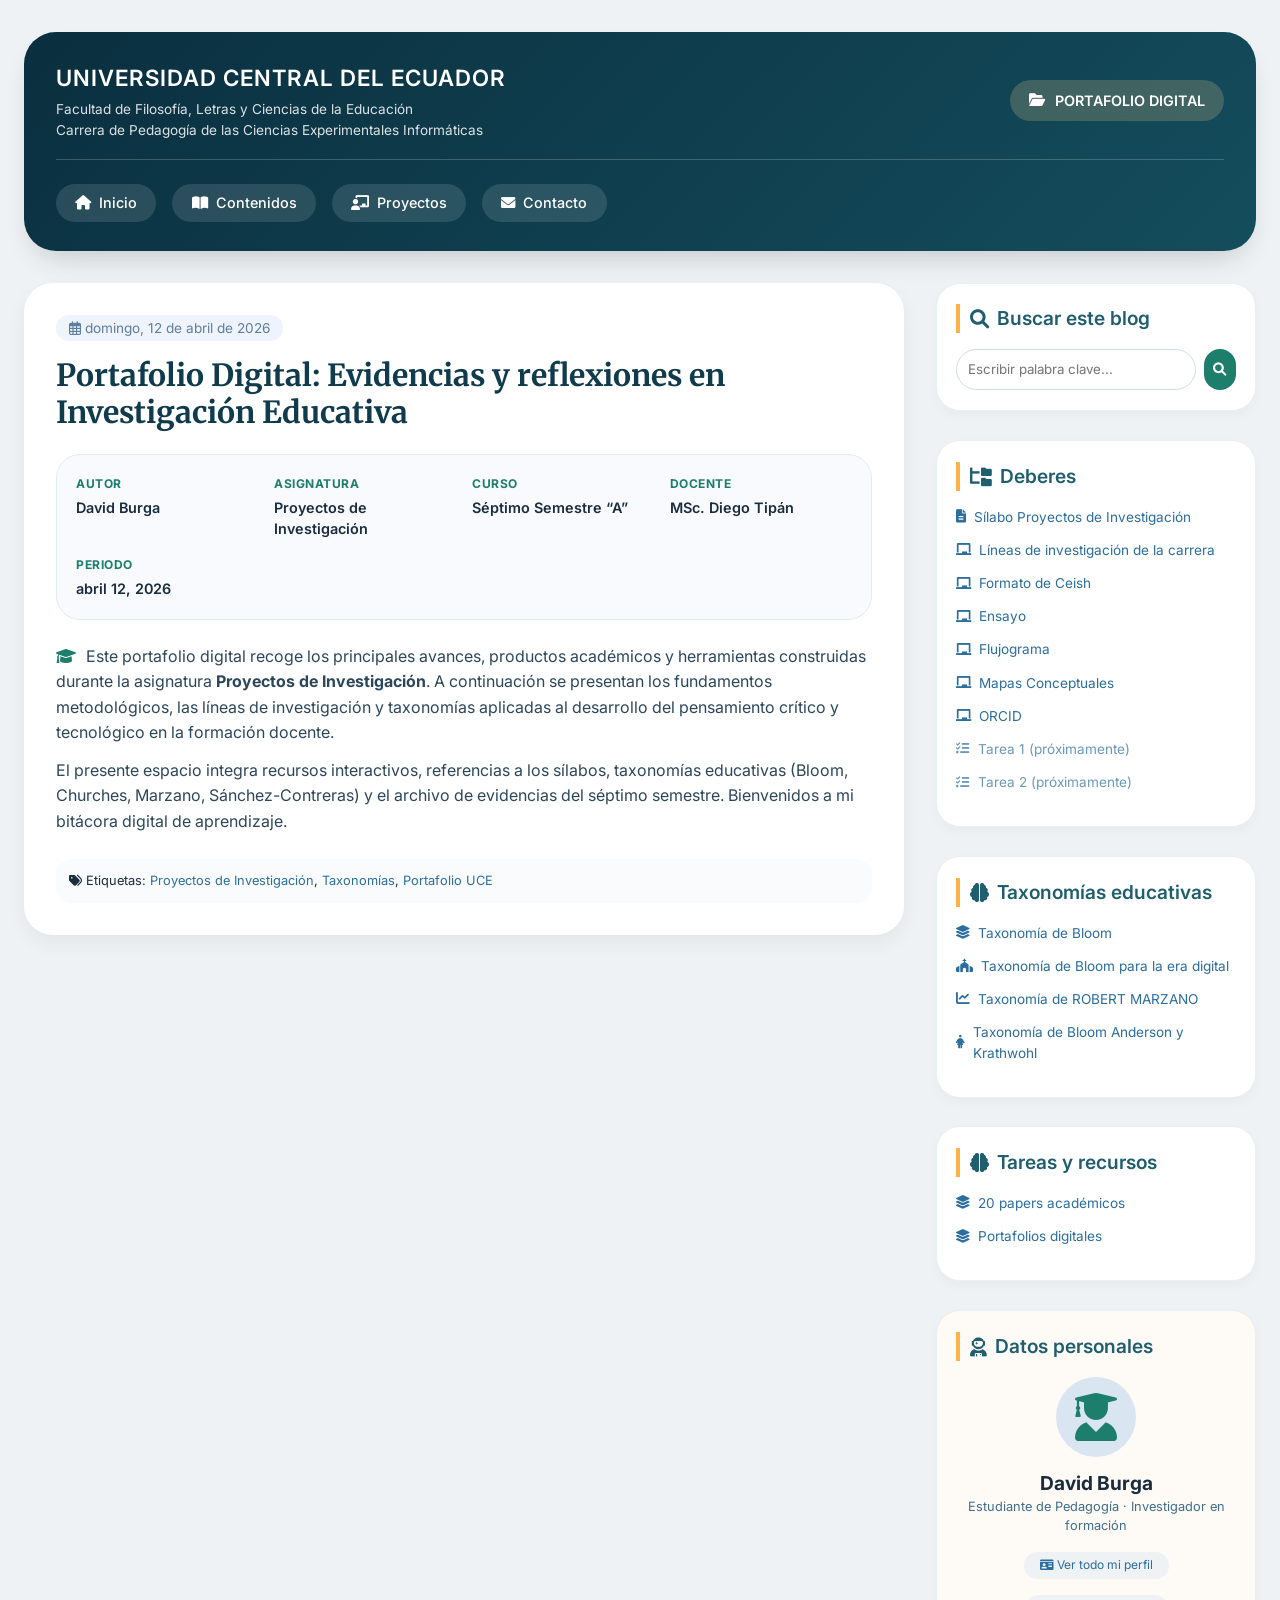
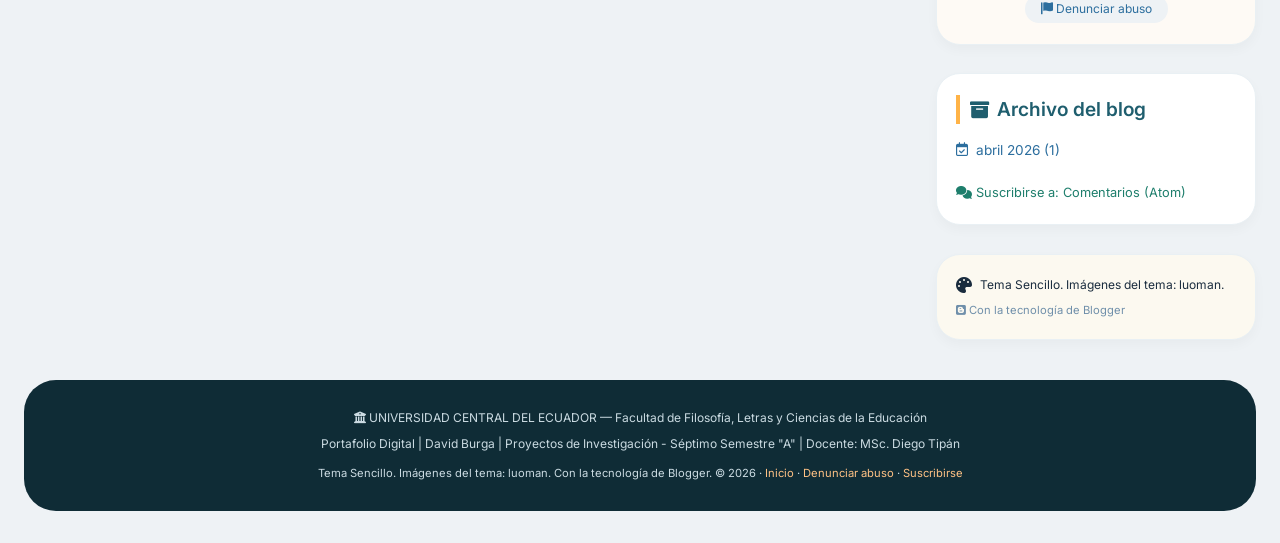
==== index.html @ cb91e9e3 "cd C:\ruta\de\tu\proyecto git init git add . git commit -m "Agregar contenido de proyectos de invest" ====
<!DOCTYPE html>
<html lang="es">
<head>
  <meta charset="UTF-8">
  <meta name="viewport" content="width=device-width, initial-scale=1.0, viewport-fit=cover">
  <meta name="description" content="Portafolio digital de David Burga - Proyectos de Investigación, UCE. Evidencias, taxonomías y recursos académicos.">
  <title>Portafolio Digital | David Burga | UCE</title>
  <!-- Google Fonts & Font Awesome 6 -->
  <link href="https://fonts.googleapis.com/css2?family=Inter:opsz,wght@14..32,300;14..32,400;14..32,500;14..32,600;14..32,700&family=Merriweather:ital,wght@0,400;0,700;1,400&display=swap" rel="stylesheet">
  <link rel="stylesheet" href="https://cdnjs.cloudflare.com/ajax/libs/font-awesome/6.0.0-beta3/css/all.min.css">
  <style>
    * {
      margin: 0;
      padding: 0;
      box-sizing: border-box;
    }

    body {
      background: #eef2f5;
      font-family: 'Inter', sans-serif;
      color: #1a2c3e;
      line-height: 1.5;
    }

    .blog-wrapper {
      max-width: 1400px;
      margin: 2rem auto;
      padding: 0 1.5rem;
    }

    /* HEADER INSTITUCIONAL */
    .main-header {
      background: linear-gradient(135deg, #0a2f3f 0%, #144d5c 100%);
      border-radius: 2rem;
      padding: 1.8rem 2rem;
      margin-bottom: 2rem;
      box-shadow: 0 15px 30px -12px rgba(0,0,0,0.2);
      color: white;
    }

    .uni-badge {
      display: flex;
      flex-wrap: wrap;
      justify-content: space-between;
      align-items: center;
      gap: 1rem;
      margin-bottom: 1.5rem;
      border-bottom: 1px solid rgba(255,255,255,0.2);
      padding-bottom: 1.2rem;
    }

    .uni-title h1 {
      font-size: 1.4rem;
      letter-spacing: 1px;
      font-weight: 600;
    }

    .uni-title p {
      font-size: 0.85rem;
      opacity: 0.85;
      margin-top: 0.3rem;
    }

    .portafolio-tag {
      background: rgba(255,215,150,0.2);
      backdrop-filter: blur(4px);
      padding: 0.6rem 1.2rem;
      border-radius: 60px;
      font-weight: 600;
      font-size: 0.9rem;
      display: flex;
      gap: 10px;
      align-items: center;
    }

    .nav-links {
      display: flex;
      flex-wrap: wrap;
      gap: 1rem;
      margin-top: 0.5rem;
    }

    .nav-links a {
      color: white;
      text-decoration: none;
      background: rgba(255,255,255,0.12);
      padding: 0.5rem 1.2rem;
      border-radius: 40px;
      font-weight: 500;
      transition: all 0.2s ease;
      font-size: 0.9rem;
      display: inline-flex;
      align-items: center;
      gap: 8px;
    }

    .nav-links a:hover {
      background: #ffb347;
      color: #0a2f3f;
      transform: translateY(-2px);
    }

    /* GRID PRINCIPAL */
    .grid-container {
      display: grid;
      grid-template-columns: 1fr 320px;
      gap: 2rem;
    }

    /* POST CARD */
    .post-card {
      background: white;
      border-radius: 1.8rem;
      padding: 2rem;
      box-shadow: 0 8px 20px rgba(0,0,0,0.05);
      transition: 0.2s;
    }

    .post-meta {
      margin-bottom: 1rem;
    }

    .post-date {
      font-size: 0.85rem;
      color: #5f7f9e;
      background: #eef3fc;
      padding: 0.2rem 0.8rem;
      border-radius: 30px;
      display: inline-block;
    }

    .post-title {
      font-size: 1.9rem;
      font-weight: 700;
      font-family: 'Merriweather', serif;
      margin-bottom: 1.5rem;
      color: #0f3b4c;
      line-height: 1.2;
    }

    .info-academica {
      background: #f8fafd;
      border-radius: 1.5rem;
      padding: 1.2rem;
      margin: 1.2rem 0;
      border: 1px solid #e2edf2;
    }

    .info-grid {
      display: grid;
      grid-template-columns: repeat(auto-fit, minmax(150px, 1fr));
      gap: 1rem;
    }

    .info-item strong {
      color: #1e7e6c;
      font-size: 0.75rem;
      text-transform: uppercase;
      letter-spacing: 0.5px;
      display: block;
    }

    .info-item p {
      font-weight: 600;
      margin-top: 4px;
      font-size: 0.9rem;
    }

    .description-text {
      margin: 1.5rem 0;
      font-size: 1rem;
      color: #2c475b;
      line-height: 1.6;
    }

    .description-text i {
      margin-right: 6px;
    }

    /* SIDEBAR */
    .sidebar {
      display: flex;
      flex-direction: column;
      gap: 1.8rem;
    }

    .widget {
      background: white;
      border-radius: 1.5rem;
      padding: 1.3rem 1.2rem;
      box-shadow: 0 5px 12px rgba(0,0,0,0.03);
      border: 1px solid #e9f0f4;
    }

    .widget h3 {
      font-size: 1.2rem;
      font-weight: 600;
      margin-bottom: 1rem;
      display: flex;
      align-items: center;
      gap: 8px;
      color: #1f5e6e;
      border-left: 4px solid #ffb347;
      padding-left: 10px;
    }

    .search-box {
      display: flex;
      gap: 8px;
    }

    .search-box input {
      flex: 1;
      padding: 0.7rem;
      border: 1px solid #cfdfe8;
      border-radius: 60px;
      font-family: 'Inter', sans-serif;
      outline: none;
      transition: 0.2s;
    }

    .search-box input:focus {
      border-color: #1e7e6c;
    }

    .search-box button {
      background: #1e7e6c;
      border: none;
      color: white;
      width: 42px;
      border-radius: 60px;
      cursor: pointer;
      transition: background 0.2s;
    }

    .search-box button:hover {
      background: #0f5e50;
    }

    .contenidos-list, .taxo-list, .archive-list {
      list-style: none;
    }

    .contenidos-list li, .taxo-list li, .archive-list li {
      margin-bottom: 0.8rem;
    }

    .contenidos-list a, .taxo-list a, .archive-list a {
      text-decoration: none;
      color: #2c6e9e;
      display: flex;
      align-items: center;
      gap: 8px;
      font-size: 0.85rem;
      transition: 0.2s;
    }

    .contenidos-list a:hover, .taxo-list a:hover {
      color: #ff8c42;
      transform: translateX(4px);
    }

    .profile-card {
      text-align: center;
      background: #fefaf5;
    }
    .avatar {
      background: #d9e6f2;
      width: 80px;
      height: 80px;
      border-radius: 50%;
      display: flex;
      align-items: center;
      justify-content: center;
      margin: 0 auto 12px;
      color: #1e7e6c;
    }
    .profile-card h4 {
      font-size: 1.2rem;
    }
    .profile-links {
      margin-top: 1rem;
      display: flex;
      justify-content: center;
      gap: 1rem;
      flex-wrap: wrap;
    }
    .profile-links a {
      font-size: 0.75rem;
      text-decoration: none;
      background: #eef2f5;
      padding: 0.3rem 1rem;
      border-radius: 40px;
      color: #2c6e9e;
    }
    .subscribe-link {
      display: inline-block;
      margin-top: 10px;
      font-size: 0.8rem;
      color: #1e7e6c;
      text-decoration: none;
    }

    .footer-blog {
      margin-top: 2.5rem;
      background: #0f2c36;
      color: #cbdbe2;
      text-align: center;
      padding: 1.8rem;
      border-radius: 2rem;
      font-size: 0.75rem;
    }
    .footer-blog a {
      color: #ffc285;
      text-decoration: none;
    }
    .footer-blog a:hover {
      text-decoration: underline;
    }

    /* Etiquetas y pequeños detalles */
    .description-text a, .post-card a {
      color: #1e7e6c;
      text-decoration: none;
    }

    @media (max-width: 800px) {
      .grid-container {
        grid-template-columns: 1fr;
      }
      .blog-wrapper {
        padding: 0 1rem;
      }
      .post-title {
        font-size: 1.5rem;
      }
      .uni-title h1 {
        font-size: 1rem;
      }
    }
  </style>
</head>
<body>
<div class="blog-wrapper">
  <!-- header institucional -->
  <header class="main-header">
    <div class="uni-badge">
      <div class="uni-title">
        <h1>UNIVERSIDAD CENTRAL DEL ECUADOR</h1>
        <p>Facultad de Filosofía, Letras y Ciencias de la Educación<br> Carrera de Pedagogía de las Ciencias Experimentales Informáticas</p>
      </div>
      <div class="portafolio-tag">
        <i class="fas fa-folder-open"></i> <span>PORTAFOLIO DIGITAL</span>
      </div>
    </div>
    <div class="nav-links">
      <a href="https://drackgamer17.github.io/pyi/"><i class="fas fa-home"></i> Inicio</a>
      <a href="https://drackgamer17.github.io/pyi/contenidos"><i class="fas fa-book-open"></i> Contenidos</a>
      <a href="https://drackgamer17.github.io/pyi/proyecto.html"><i class="fas fa-chalkboard-user"></i> Proyectos</a>
      <a href="https://drackgamer17.github.io/pyi/perfil"><i class="fas fa-envelope"></i> Contacto</a>
    </div>
  </header>

  <!-- main grid: post principal + barra lateral -->
  <div class="grid-container">
    <!-- COLUMNA IZQUIERDA: entrada blog -->
    <main>
      <article class="post-card">
        <div class="post-meta">
          <span class="post-date"><i class="far fa-calendar-alt"></i> domingo, 12 de abril de 2026</span>
        </div>
        <h2 class="post-title">Portafolio Digital: Evidencias y reflexiones en Investigación Educativa</h2>
        
        <div class="info-academica">
          <div class="info-grid">
            <div class="info-item"><strong>AUTOR</strong><p>David Burga</p></div>
            <div class="info-item"><strong>ASIGNATURA</strong><p>Proyectos de Investigación</p></div>
            <div class="info-item"><strong>CURSO</strong><p>Séptimo Semestre “A”</p></div>
            <div class="info-item"><strong>DOCENTE</strong><p>MSc. Diego Tipán</p></div>
            <div class="info-item"><strong>PERIODO</strong><p>abril 12, 2026</p></div>
          </div>
        </div>

        <div class="description-text">
          <p><i class="fas fa-graduation-cap" style="color:#1e7e6c;"></i> Este portafolio digital recoge los principales avances, productos académicos y herramientas construidas durante la asignatura <strong>Proyectos de Investigación</strong>. A continuación se presentan los fundamentos metodológicos, las líneas de investigación y taxonomías aplicadas al desarrollo del pensamiento crítico y tecnológico en la formación docente.</p>
          <p style="margin-top: 12px;">El presente espacio integra recursos interactivos, referencias a los sílabos, taxonomías educativas (Bloom, Churches, Marzano, Sánchez-Contreras) y el archivo de evidencias del séptimo semestre. Bienvenidos a mi bitácora digital de aprendizaje.</p>
        </div>

        <!-- eliminar div share-actions vacío y código inservible -->
        <div style="margin-top: 1.5rem; font-size: 0.8rem; background:#f9fbfd; padding:0.8rem; border-radius:1rem;">
          <i class="fas fa-tags"></i> Etiquetas: <a href="#" style="color:#2c6e9e;">Proyectos de Investigación</a>, <a href="#" style="color:#2c6e9e;">Taxonomías</a>, <a href="#" style="color:#2c6e9e;">Portafolio UCE</a>
        </div>
      </article>
    </main>

    <!-- SIDEBAR mejorado sin enlaces rotos -->
    <aside class="sidebar">
      <div class="widget">
        <h3><i class="fas fa-search"></i> Buscar este blog</h3>
        <div class="search-box">
          <input type="text" placeholder="Escribir palabra clave..." aria-label="Buscar">
          <button aria-label="Buscar"><i class="fas fa-search"></i></button>
        </div>
      </div>

      <div class="widget">
        <h3><i class="fas fa-folder-tree"></i> Deberes</h3>
        <ul class="contenidos-list">
          <li><a href="https://drive.google.com/file/d/1t7Lj-R3OksJccdHIILRH9F65GdnZhEfA/view?usp=drive_link" target="_blank" rel="noopener"><i class="fas fa-file-alt"></i> Sílabo Proyectos de Investigación</a></li>
          <li><a href="https://drive.google.com/file/d/1Rm3MMBVq7rDy52YGpIwNsqoS1AtHbpjQ/view?usp=drive_link" target="_blank" rel="noopener"><i class="fas fa-chalkboard"></i> Líneas de investigación de la carrera</a></li>
          <li><a href="https://docs.google.com/document/d/1cMwmVBAXyPz440ENgQzS0Ck112_7zCUi/edit?usp=sharing&ouid=104832997962757612112&rtpof=true&sd=true" target="_blank" rel="noopener"><i class="fas fa-chalkboard"></i> Formato de Ceish</a></li>
          <li><a href="https://drive.google.com/file/d/1AKEJ0E4o187z-P74waFSIov5vOUY6Hoy/view?usp=sharing" target="_blank" rel="noopener"><i class="fas fa-chalkboard"></i> Ensayo</a></li>
          <li><a href="https://canva.link/5vdg8emf0b8y3rb" target="_blank" rel="noopener"><i class="fas fa-chalkboard"></i> Flujograma</a></li>
          <li><a href="https://drive.google.com/file/d/1LzB2R9wMpWjBp9FAdtW3TW_E2rtG-DtL/view?usp=sharing" target="_blank" rel="noopener"><i class="fas fa-chalkboard"></i> Mapas Conceptuales</a></li>
          <li><a href="https://drive.google.com/file/d/14M3kUhoTo5kqGcKUm_DwA9N6jUgLoK44/view?usp=sharing" target="_blank" rel="noopener"><i class="fas fa-chalkboard"></i> ORCID</a></li>
          <!-- elimino los links vacíos T1 y T2 que no sirven, los reemplazo con material útil -->
          <li><a href="#" style="opacity:0.7;"><i class="fas fa-tasks"></i> Tarea 1 (próximamente)</a></li>
          <li><a href="#" style="opacity:0.7;"><i class="fas fa-tasks"></i> Tarea 2 (próximamente)</a></li>
        </ul>
      </div>

      <div class="widget">
        <h3><i class="fas fa-brain"></i> Taxonomías educativas</h3>
        <ul class="taxo-list">
          <li><a href="https://drive.google.com/file/d/1A1AIRip7r0zSRIeEjxJnT6CIb3THP2K_/view?usp=sharing" target="_blank" rel="noopener"><i class="fas fa-layer-group"></i> Taxonomía de Bloom</a></li>
          <li><a href="https://drive.google.com/file/d/1YmLHzMNJfLg2WhDmHxytyLPuHwU-g4jb/view?usp=sharing" target="_blank" rel="noopener"><i class="fas fa-church"></i> Taxonomía de Bloom para la era digital</a></li>
          <li><a href="https://drive.google.com/file/d/1etFlv0DIbnYZFoRHfGlGEONSNH_mp4K1/view?usp=sharing" target="_blank" rel="noopener"><i class="fas fa-chart-line"></i> Taxonomía de ROBERT MARZANO</a></li>
          <li><a href="https://drive.google.com/file/d/1FDpXrAiu7VWa39_EpIAAbnVrDpyOxRbc/view?usp=sharing" target="_blank" rel="noopener"><i class="fas fa-female"></i> Taxonomía de Bloom Anderson y Krathwohl</a></li>
        </ul>
      </div>
    
      <div class="widget">
        <h3><i class="fas fa-brain"></i> Tareas y recursos</h3>
        <ul class="taxo-list">
          <li><a href="https://drive.google.com/drive/folders/1GiZVNaT_Cv4s0NdOU0Jur3ElstMS1gLC?usp=sharing" target="_blank" rel="noopener"><i class="fas fa-layer-group"></i> 20 papers académicos</a></li>
          <li><a href="https://drackgamer17.github.io/pyi/"><i class="fas fa-layer-group"></i> Portafolios digitales</a></li>
        </ul>
      </div>

      <div class="widget profile-card">
        <h3><i class="fas fa-user-astronaut"></i> Datos personales</h3>
        <div class="avatar">
          <i class="fas fa-user-graduate fa-3x"></i>
        </div>
        <h4>David Burga</h4>
        <p style="font-size: 0.8rem; color: #406e8c;">Estudiante de Pedagogía · Investigador en formación</p>
        <div class="profile-links">
          <a href="https://drackgamer17.github.io/pyi/perfil"><i class="fas fa-id-card"></i> Ver todo mi perfil</a>
          <a href="#"><i class="fas fa-flag"></i> Denunciar abuso</a>
        </div>
      </div>

      <div class="widget">
        <h3><i class="fas fa-archive"></i> Archivo del blog</h3>
        <ul class="archive-list">
          <li><a href="#"><i class="far fa-calendar-check"></i> abril 2026 (1)</a></li>
        </ul>
        <div style="margin-top: 12px;">
          <a href="#" class="subscribe-link"><i class="fas fa-comments"></i> Suscribirse a: Comentarios (Atom)</a>
        </div>
      </div>

      <div class="widget" style="background:#fcf9f0;">
        <div style="display:flex; align-items:center; gap:8px;">
          <i class="fas fa-palette"></i> <span style="font-size:0.75rem;">Tema Sencillo. Imágenes del tema: luoman.</span>
        </div>
        <div style="margin-top: 8px; font-size:0.7rem; color:#6f8faa;">
          <i class="fab fa-blogger"></i> Con la tecnología de Blogger
        </div>
      </div>
    </aside>
  </div>

  <footer class="footer-blog">
    <div><i class="fas fa-university"></i> UNIVERSIDAD CENTRAL DEL ECUADOR — Facultad de Filosofía, Letras y Ciencias de la Educación</div>
    <div style="margin-top: 8px;">Portafolio Digital | David Burga | Proyectos de Investigación - Séptimo Semestre "A" | Docente: MSc. Diego Tipán</div>
    <div style="margin-top: 12px; font-size: 0.7rem;">Tema Sencillo. Imágenes del tema: luoman. Con la tecnología de Blogger. © 2026 · <a href="#">Inicio</a> · <a href="#">Denunciar abuso</a> · <a href="#">Suscribirse</a></div>
  </footer>
</div>
</body>
</html>
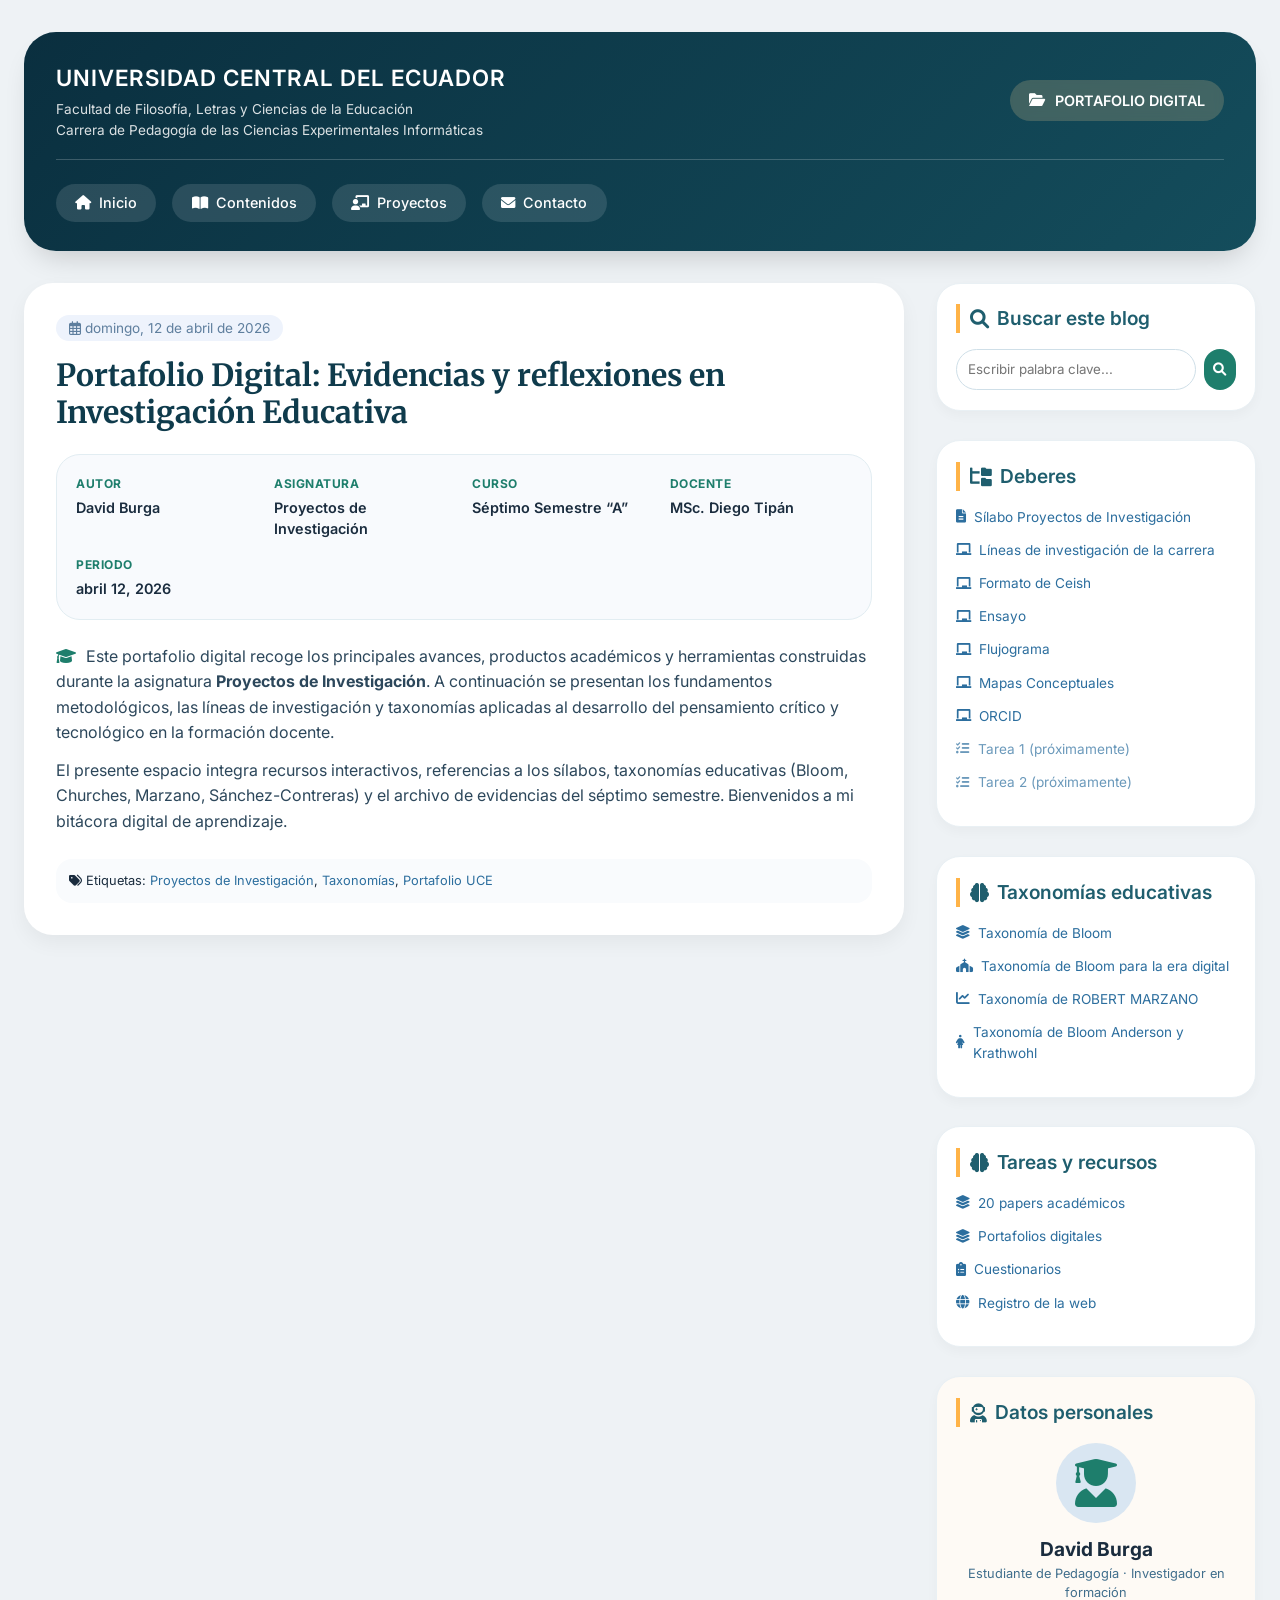
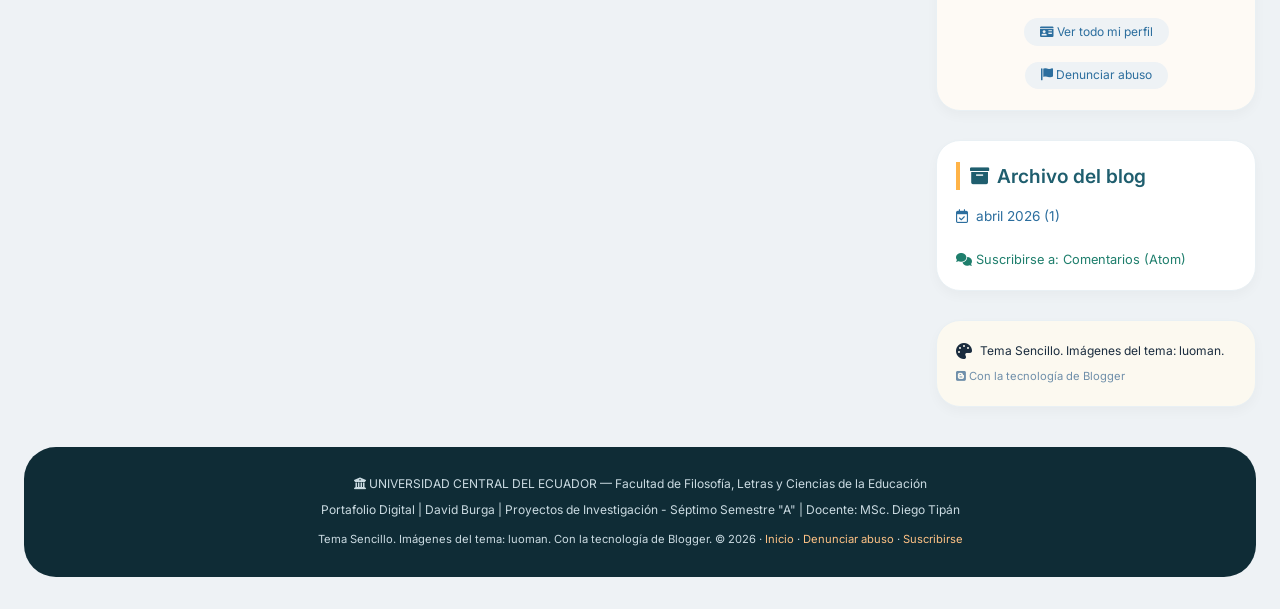
==== commit deea4c94: "cd C:\ruta\de\tu\proyecto git init git add . git commit -m "Agregar contenido de proyectos de invest" ====
--- a/index.html
+++ b/index.html
@@ -434,6 +434,8 @@
         <ul class="taxo-list">
           <li><a href="https://drive.google.com/drive/folders/1GiZVNaT_Cv4s0NdOU0Jur3ElstMS1gLC?usp=sharing" target="_blank" rel="noopener"><i class="fas fa-layer-group"></i> 20 papers académicos</a></li>
           <li><a href="https://drackgamer17.github.io/pyi/"><i class="fas fa-layer-group"></i> Portafolios digitales</a></li>
+          <li><a href="https://drive.google.com/drive/folders/1BvsRUwsj76m7owR13y7jkL30TurNZ9Bh?usp=sharing" target="_blank" rel="noopener"><i class="fas fa-clipboard-list"></i> Cuestionarios</a></li>
+          <li><a href="https://drive.google.com/file/d/1LzB2R9wMpWjBp9FAdtW3TW_E2rtG-DtL/view?usp=sharing" target="_blank" rel="noopener"><i class="fas fa-globe"></i> Registro de la web</a></li>
         </ul>
       </div>
 
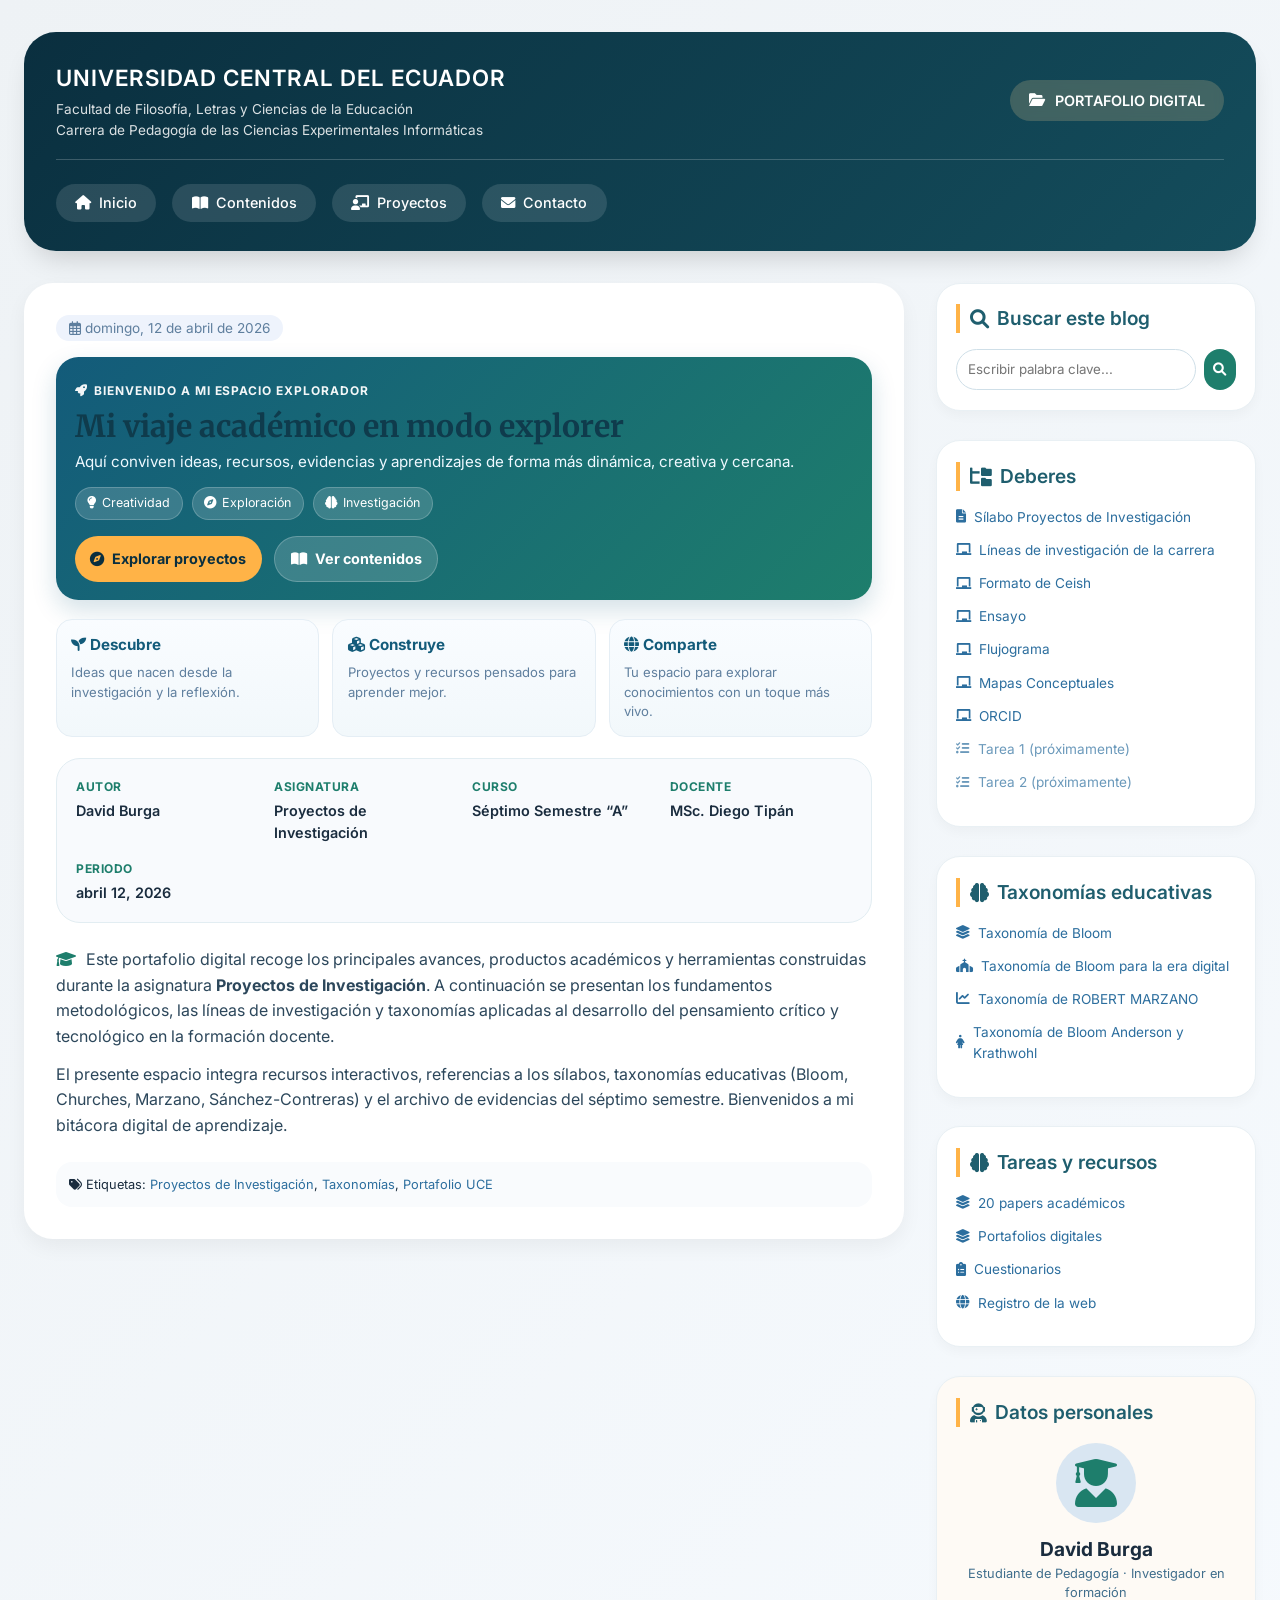
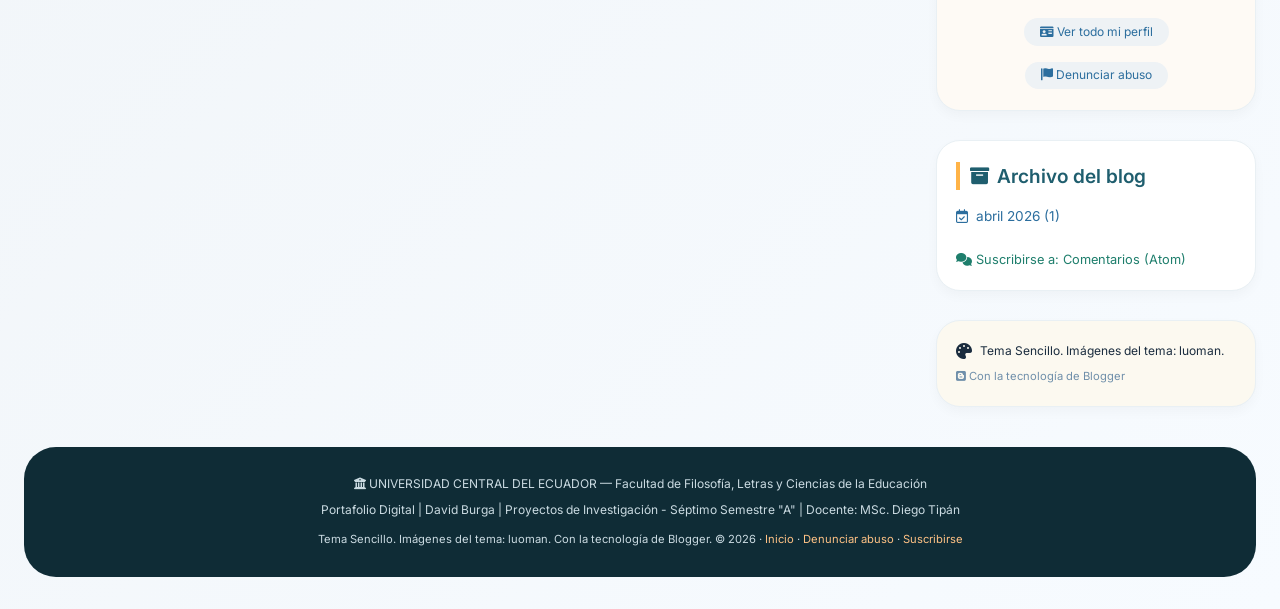
==== commit 7f765c55: "cd C:\ruta\de\tu\proyecto git init git add . git commit -m "Agregar contenido de proyectos de invest" ====
--- a/index.html
+++ b/index.html
@@ -16,7 +16,7 @@
     }
 
     body {
-      background: #eef2f5;
+      background: linear-gradient(135deg, #eef2f5 0%, #f7fbff 100%);
       font-family: 'Inter', sans-serif;
       color: #1a2c3e;
       line-height: 1.5;
@@ -113,7 +113,12 @@
       border-radius: 1.8rem;
       padding: 2rem;
       box-shadow: 0 8px 20px rgba(0,0,0,0.05);
-      transition: 0.2s;
+      transition: transform 0.2s ease, box-shadow 0.2s ease;
+    }
+
+    .post-card:hover {
+      transform: translateY(-3px);
+      box-shadow: 0 14px 28px rgba(0,0,0,0.08);
     }
 
     .post-meta {
@@ -175,6 +180,104 @@
 
     .description-text i {
       margin-right: 6px;
+    }
+
+    .hero-banner {
+      background: linear-gradient(135deg, #135b7a 0%, #1e7e6c 100%);
+      border-radius: 1.4rem;
+      padding: 1.2rem 1.2rem 1.1rem;
+      color: white;
+      margin-bottom: 1.2rem;
+      box-shadow: 0 10px 24px rgba(19, 91, 122, 0.18);
+    }
+
+    .hero-eyebrow {
+      display: inline-flex;
+      align-items: center;
+      gap: 6px;
+      font-size: 0.75rem;
+      font-weight: 700;
+      letter-spacing: 0.08em;
+      text-transform: uppercase;
+      opacity: 0.95;
+      margin-bottom: 0.55rem;
+    }
+
+    .hero-badges {
+      display: flex;
+      flex-wrap: wrap;
+      gap: 0.6rem;
+      margin-top: 0.8rem;
+    }
+
+    .hero-badge {
+      background: rgba(255,255,255,0.16);
+      border: 1px solid rgba(255,255,255,0.2);
+      padding: 0.4rem 0.7rem;
+      border-radius: 999px;
+      font-size: 0.78rem;
+      display: inline-flex;
+      align-items: center;
+      gap: 6px;
+    }
+
+    .hero-cta {
+      display: flex;
+      flex-wrap: wrap;
+      gap: 0.8rem;
+      margin-top: 1rem;
+    }
+
+    .hero-btn {
+      text-decoration: none;
+      padding: 0.7rem 0.95rem;
+      border-radius: 999px;
+      font-weight: 700;
+      font-size: 0.9rem;
+      display: inline-flex;
+      align-items: center;
+      gap: 8px;
+      transition: transform 0.2s ease;
+    }
+
+    .hero-btn:hover {
+      transform: translateY(-2px);
+    }
+
+    .hero-btn.primary {
+      background: #ffb347;
+      color: #0a2f3f;
+    }
+
+    .hero-btn.secondary {
+      background: rgba(255,255,255,0.16);
+      color: white;
+      border: 1px solid rgba(255,255,255,0.22);
+    }
+
+    .mini-grid {
+      display: grid;
+      grid-template-columns: repeat(3, minmax(0, 1fr));
+      gap: 0.8rem;
+      margin: 1rem 0 1.3rem;
+    }
+
+    .mini-card {
+      background: linear-gradient(180deg, #f9fcff 0%, #f2f8fb 100%);
+      border: 1px solid #e5eef5;
+      border-radius: 1rem;
+      padding: 0.9rem;
+    }
+
+    .mini-card h3 {
+      font-size: 0.95rem;
+      color: #135b7a;
+      margin-bottom: 0.35rem;
+    }
+
+    .mini-card p {
+      font-size: 0.82rem;
+      color: #5f7f9e;
     }
 
     /* SIDEBAR */
@@ -369,7 +472,36 @@
         <div class="post-meta">
           <span class="post-date"><i class="far fa-calendar-alt"></i> domingo, 12 de abril de 2026</span>
         </div>
-        <h2 class="post-title">Portafolio Digital: Evidencias y reflexiones en Investigación Educativa</h2>
+
+        <div class="hero-banner">
+          <p class="hero-eyebrow"><i class="fas fa-rocket"></i> Bienvenido a mi espacio explorador</p>
+          <h2 class="post-title" style="margin-bottom: 0.4rem;">Mi viaje académico en modo explorer</h2>
+          <p style="font-size: 0.95rem; color: #eff9ff;">Aquí conviven ideas, recursos, evidencias y aprendizajes de forma más dinámica, creativa y cercana.</p>
+          <div class="hero-badges">
+            <span class="hero-badge"><i class="fas fa-lightbulb"></i> Creatividad</span>
+            <span class="hero-badge"><i class="fas fa-compass"></i> Exploración</span>
+            <span class="hero-badge"><i class="fas fa-brain"></i> Investigación</span>
+          </div>
+          <div class="hero-cta">
+            <a class="hero-btn primary" href="proyecto.html"><i class="fas fa-compass"></i> Explorar proyectos</a>
+            <a class="hero-btn secondary" href="contenidos.html"><i class="fas fa-book-open"></i> Ver contenidos</a>
+          </div>
+        </div>
+
+        <div class="mini-grid">
+          <div class="mini-card">
+            <h3><i class="fas fa-seedling"></i> Descubre</h3>
+            <p>Ideas que nacen desde la investigación y la reflexión.</p>
+          </div>
+          <div class="mini-card">
+            <h3><i class="fas fa-cubes"></i> Construye</h3>
+            <p>Proyectos y recursos pensados para aprender mejor.</p>
+          </div>
+          <div class="mini-card">
+            <h3><i class="fas fa-globe"></i> Comparte</h3>
+            <p>Tu espacio para explorar conocimientos con un toque más vivo.</p>
+          </div>
+        </div>
         
         <div class="info-academica">
           <div class="info-grid">
@@ -386,7 +518,6 @@
           <p style="margin-top: 12px;">El presente espacio integra recursos interactivos, referencias a los sílabos, taxonomías educativas (Bloom, Churches, Marzano, Sánchez-Contreras) y el archivo de evidencias del séptimo semestre. Bienvenidos a mi bitácora digital de aprendizaje.</p>
         </div>
 
-        <!-- eliminar div share-actions vacío y código inservible -->
         <div style="margin-top: 1.5rem; font-size: 0.8rem; background:#f9fbfd; padding:0.8rem; border-radius:1rem;">
           <i class="fas fa-tags"></i> Etiquetas: <a href="#" style="color:#2c6e9e;">Proyectos de Investigación</a>, <a href="#" style="color:#2c6e9e;">Taxonomías</a>, <a href="#" style="color:#2c6e9e;">Portafolio UCE</a>
         </div>
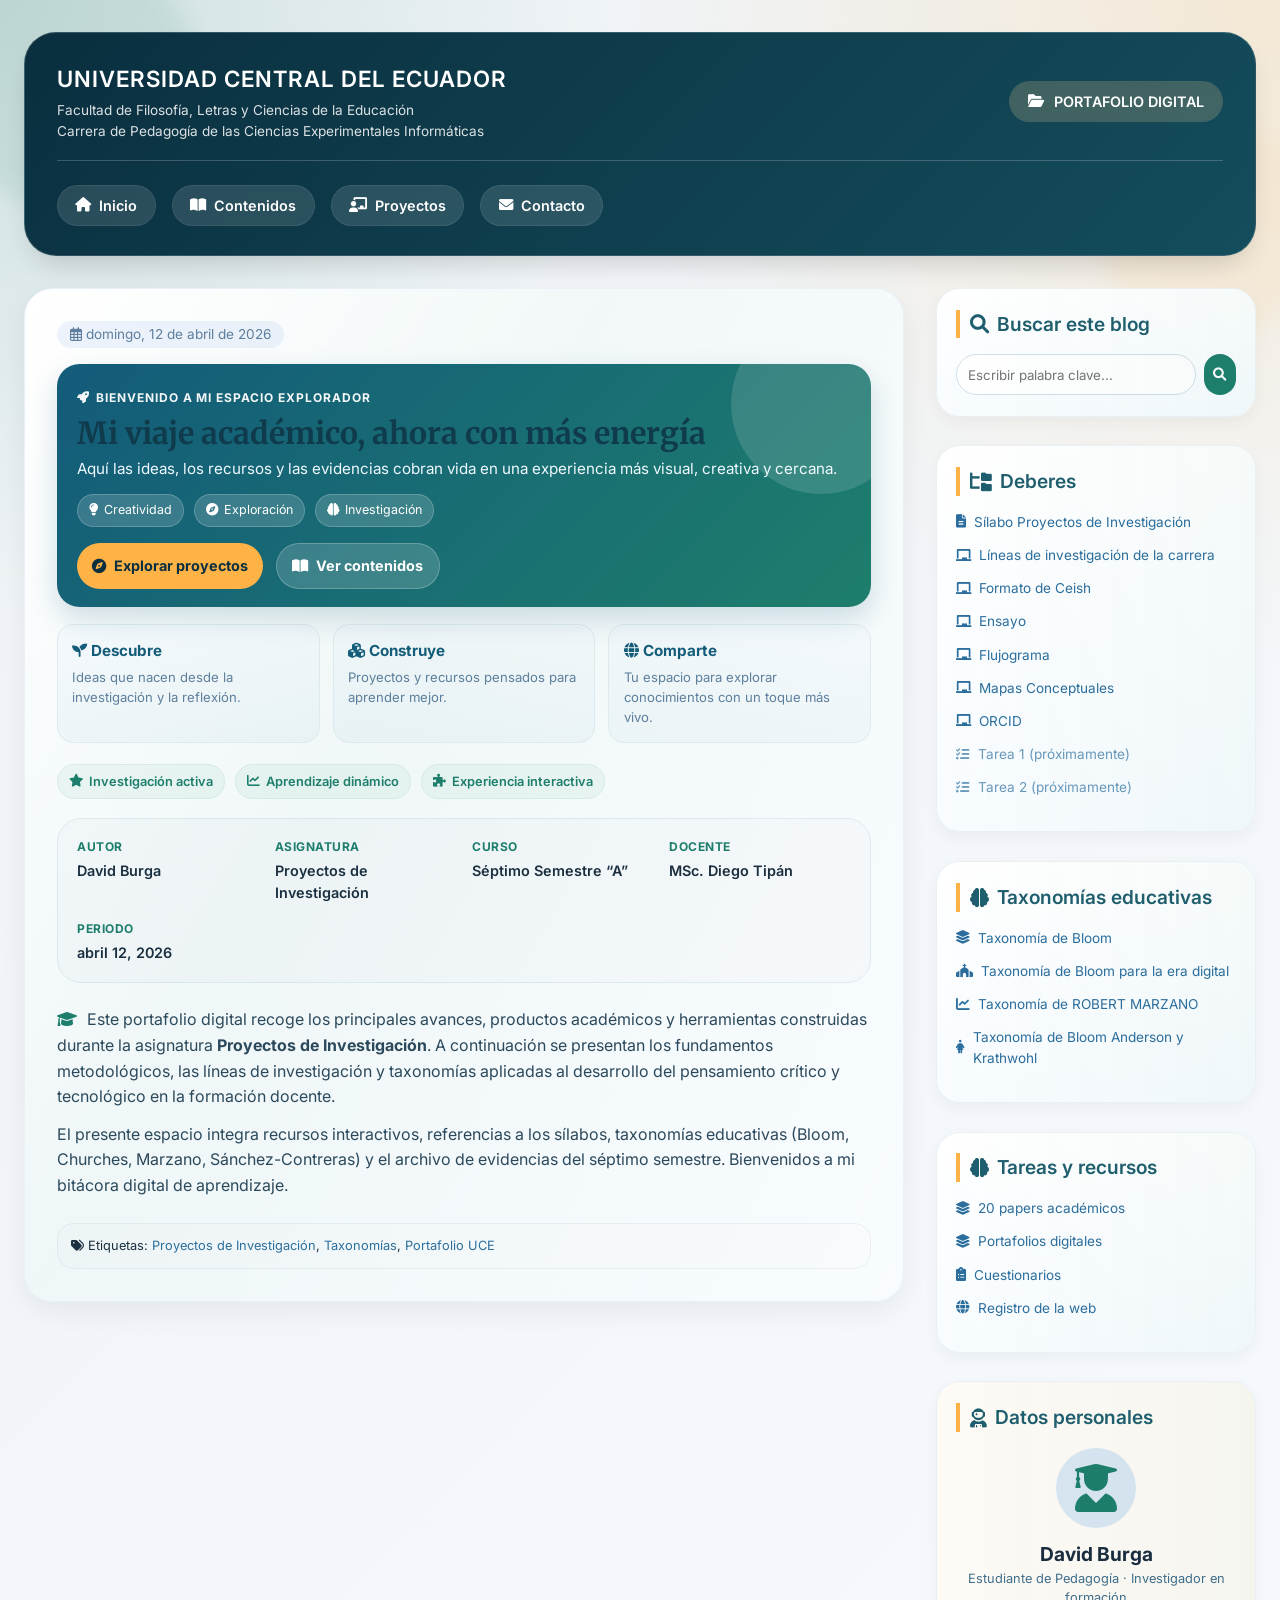
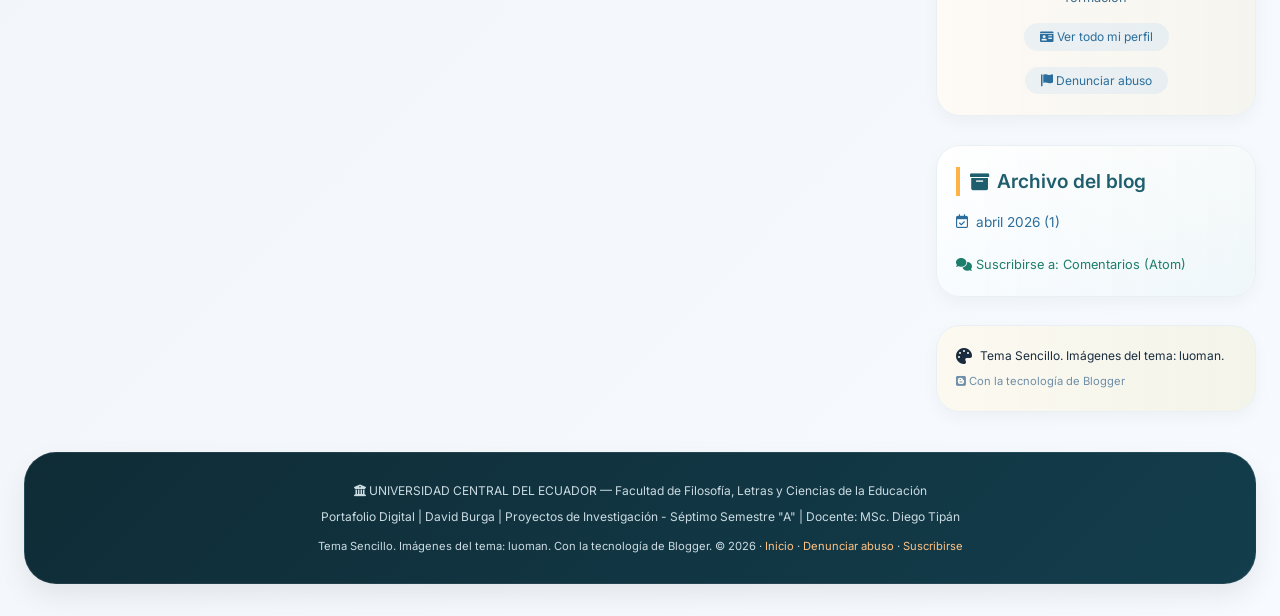
==== commit 3a557a48: "cd C:\ruta\de\tu\proyecto git init git add . git commit -m "Agregar contenido de proyectos de invest" ====
--- a/index.html
+++ b/index.html
@@ -4,7 +4,7 @@
   <meta charset="UTF-8">
   <meta name="viewport" content="width=device-width, initial-scale=1.0, viewport-fit=cover">
   <meta name="description" content="Portafolio digital de David Burga - Proyectos de Investigación, UCE. Evidencias, taxonomías y recursos académicos.">
-  <title>Portafolio Digital | David Burga | UCE</title>
+  <title>Explora mi viaje de investigación | David Burga | UCE</title>
   <!-- Google Fonts & Font Awesome 6 -->
   <link href="https://fonts.googleapis.com/css2?family=Inter:opsz,wght@14..32,300;14..32,400;14..32,500;14..32,600;14..32,700&family=Merriweather:ital,wght@0,400;0,700;1,400&display=swap" rel="stylesheet">
   <link rel="stylesheet" href="https://cdnjs.cloudflare.com/ajax/libs/font-awesome/6.0.0-beta3/css/all.min.css">
@@ -16,16 +16,69 @@
     }
 
     body {
-      background: linear-gradient(135deg, #eef2f5 0%, #f7fbff 100%);
+      background:
+        radial-gradient(circle at top left, rgba(30,126,108,0.16), transparent 24%),
+        radial-gradient(circle at top right, rgba(255,179,71,0.2), transparent 26%),
+        linear-gradient(135deg, #eef2f5 0%, #f7fbff 100%);
       font-family: 'Inter', sans-serif;
       color: #1a2c3e;
       line-height: 1.5;
+      min-height: 100vh;
+    }
+
+    .background-orbs {
+      position: fixed;
+      inset: 0;
+      pointer-events: none;
+      overflow: hidden;
+      z-index: 0;
+    }
+
+    .orb {
+      position: absolute;
+      border-radius: 50%;
+      filter: blur(10px);
+      opacity: 0.5;
+      animation: float 7s ease-in-out infinite;
+    }
+
+    .orb.one {
+      width: 260px;
+      height: 260px;
+      background: rgba(30,126,108,0.18);
+      top: -50px;
+      left: -60px;
+    }
+
+    .orb.two {
+      width: 220px;
+      height: 220px;
+      background: rgba(255,179,71,0.16);
+      top: 120px;
+      right: -40px;
+      animation-duration: 9s;
+    }
+
+    .orb.three {
+      width: 180px;
+      height: 180px;
+      background: rgba(19,91,122,0.16);
+      bottom: -40px;
+      left: 30%;
+      animation-duration: 8s;
+    }
+
+    @keyframes float {
+      0%, 100% { transform: translateY(0px) scale(1); }
+      50% { transform: translateY(-16px) scale(1.04); }
     }
 
     .blog-wrapper {
       max-width: 1400px;
       margin: 2rem auto;
       padding: 0 1.5rem;
+      position: relative;
+      z-index: 1;
     }
 
     /* HEADER INSTITUCIONAL */
@@ -36,6 +89,23 @@
       margin-bottom: 2rem;
       box-shadow: 0 15px 30px -12px rgba(0,0,0,0.2);
       color: white;
+      position: relative;
+      overflow: hidden;
+      border: 1px solid rgba(255,255,255,0.16);
+    }
+
+    .main-header::before {
+      content: '';
+      position: absolute;
+      inset: 0;
+      background: linear-gradient(120deg, transparent 0%, rgba(255,255,255,0.16) 45%, transparent 100%);
+      transform: translateX(-100%);
+      animation: shimmer 6s linear infinite;
+      pointer-events: none;
+    }
+
+    @keyframes shimmer {
+      100% { transform: translateX(100%); }
     }
 
     .uni-badge {
@@ -84,20 +154,22 @@
       color: white;
       text-decoration: none;
       background: rgba(255,255,255,0.12);
-      padding: 0.5rem 1.2rem;
-      border-radius: 40px;
-      font-weight: 500;
+      padding: 0.6rem 1.15rem;
+      border-radius: 999px;
+      font-weight: 600;
       transition: all 0.2s ease;
       font-size: 0.9rem;
       display: inline-flex;
       align-items: center;
       gap: 8px;
+      box-shadow: inset 0 0 0 1px rgba(255,255,255,0.08);
     }
 
     .nav-links a:hover {
       background: #ffb347;
       color: #0a2f3f;
       transform: translateY(-2px);
+      box-shadow: 0 8px 18px rgba(255,179,71,0.18);
     }
 
     /* GRID PRINCIPAL */
@@ -109,16 +181,27 @@
 
     /* POST CARD */
     .post-card {
-      background: white;
+      background: linear-gradient(145deg, #ffffff 0%, #f8fcff 100%);
       border-radius: 1.8rem;
       padding: 2rem;
-      box-shadow: 0 8px 20px rgba(0,0,0,0.05);
+      box-shadow: 0 10px 28px rgba(0,0,0,0.06);
       transition: transform 0.2s ease, box-shadow 0.2s ease;
+      border: 1px solid #e8f1f7;
+      position: relative;
+      overflow: hidden;
+    }
+
+    .post-card::before {
+      content: '';
+      position: absolute;
+      inset: 0;
+      background: linear-gradient(120deg, transparent 0%, rgba(30,126,108,0.05) 40%, transparent 100%);
+      pointer-events: none;
     }
 
     .post-card:hover {
       transform: translateY(-3px);
-      box-shadow: 0 14px 28px rgba(0,0,0,0.08);
+      box-shadow: 0 16px 32px rgba(0,0,0,0.08);
     }
 
     .post-meta {
@@ -185,10 +268,24 @@
     .hero-banner {
       background: linear-gradient(135deg, #135b7a 0%, #1e7e6c 100%);
       border-radius: 1.4rem;
-      padding: 1.2rem 1.2rem 1.1rem;
+      padding: 1.25rem 1.25rem 1.1rem;
       color: white;
-      margin-bottom: 1.2rem;
-      box-shadow: 0 10px 24px rgba(19, 91, 122, 0.18);
+      margin-bottom: 1.1rem;
+      box-shadow: 0 12px 28px rgba(19, 91, 122, 0.18);
+      position: relative;
+      overflow: hidden;
+    }
+
+    .hero-banner::after {
+      content: '';
+      position: absolute;
+      width: 180px;
+      height: 180px;
+      background: rgba(255,255,255,0.13);
+      border-radius: 50%;
+      right: -40px;
+      top: -50px;
+      pointer-events: none;
     }
 
     .hero-eyebrow {
@@ -267,6 +364,7 @@
       border: 1px solid #e5eef5;
       border-radius: 1rem;
       padding: 0.9rem;
+      box-shadow: inset 0 1px 0 rgba(255,255,255,0.7);
     }
 
     .mini-card h3 {
@@ -280,6 +378,26 @@
       color: #5f7f9e;
     }
 
+    .journey-strip {
+      display: flex;
+      flex-wrap: wrap;
+      gap: 0.6rem;
+      margin-top: 1rem;
+    }
+
+    .journey-chip {
+      display: inline-flex;
+      align-items: center;
+      gap: 6px;
+      padding: 0.45rem 0.7rem;
+      border-radius: 999px;
+      font-size: 0.8rem;
+      color: #1e7e6c;
+      background: #eef8f6;
+      border: 1px solid #dcefe8;
+      font-weight: 600;
+    }
+
     /* SIDEBAR */
     .sidebar {
       display: flex;
@@ -288,11 +406,21 @@
     }
 
     .widget {
-      background: white;
+      background: linear-gradient(180deg, #ffffff 0%, #f8fcff 100%);
       border-radius: 1.5rem;
       padding: 1.3rem 1.2rem;
-      box-shadow: 0 5px 12px rgba(0,0,0,0.03);
+      box-shadow: 0 6px 16px rgba(0,0,0,0.04);
       border: 1px solid #e9f0f4;
+      position: relative;
+      overflow: hidden;
+    }
+
+    .widget::before {
+      content: '';
+      position: absolute;
+      inset: 0;
+      background: linear-gradient(90deg, transparent 0%, rgba(30,126,108,0.04) 100%);
+      pointer-events: none;
     }
 
     .widget h3 {
@@ -406,12 +534,14 @@
 
     .footer-blog {
       margin-top: 2.5rem;
-      background: #0f2c36;
+      background: linear-gradient(135deg, #0f2c36 0%, #133d4c 100%);
       color: #cbdbe2;
       text-align: center;
       padding: 1.8rem;
       border-radius: 2rem;
       font-size: 0.75rem;
+      box-shadow: 0 12px 28px rgba(0,0,0,0.08);
+      border: 1px solid rgba(255,255,255,0.08);
     }
     .footer-blog a {
       color: #ffc285;
@@ -440,10 +570,18 @@
       .uni-title h1 {
         font-size: 1rem;
       }
+      .mini-grid {
+        grid-template-columns: 1fr;
+      }
     }
   </style>
 </head>
 <body>
+<div class="background-orbs">
+  <div class="orb one"></div>
+  <div class="orb two"></div>
+  <div class="orb three"></div>
+</div>
 <div class="blog-wrapper">
   <!-- header institucional -->
   <header class="main-header">
@@ -475,8 +613,8 @@
 
         <div class="hero-banner">
           <p class="hero-eyebrow"><i class="fas fa-rocket"></i> Bienvenido a mi espacio explorador</p>
-          <h2 class="post-title" style="margin-bottom: 0.4rem;">Mi viaje académico en modo explorer</h2>
-          <p style="font-size: 0.95rem; color: #eff9ff;">Aquí conviven ideas, recursos, evidencias y aprendizajes de forma más dinámica, creativa y cercana.</p>
+          <h2 class="post-title" style="margin-bottom: 0.4rem;">Mi viaje académico, ahora con más energía</h2>
+          <p style="font-size: 0.95rem; color: #eff9ff;">Aquí las ideas, los recursos y las evidencias cobran vida en una experiencia más visual, creativa y cercana.</p>
           <div class="hero-badges">
             <span class="hero-badge"><i class="fas fa-lightbulb"></i> Creatividad</span>
             <span class="hero-badge"><i class="fas fa-compass"></i> Exploración</span>
@@ -502,6 +640,12 @@
             <p>Tu espacio para explorar conocimientos con un toque más vivo.</p>
           </div>
         </div>
+
+        <div class="journey-strip">
+          <span class="journey-chip"><i class="fas fa-star"></i> Investigación activa</span>
+          <span class="journey-chip"><i class="fas fa-chart-line"></i> Aprendizaje dinámico</span>
+          <span class="journey-chip"><i class="fas fa-puzzle-piece"></i> Experiencia interactiva</span>
+        </div>
         
         <div class="info-academica">
           <div class="info-grid">
@@ -518,7 +662,7 @@
           <p style="margin-top: 12px;">El presente espacio integra recursos interactivos, referencias a los sílabos, taxonomías educativas (Bloom, Churches, Marzano, Sánchez-Contreras) y el archivo de evidencias del séptimo semestre. Bienvenidos a mi bitácora digital de aprendizaje.</p>
         </div>
 
-        <div style="margin-top: 1.5rem; font-size: 0.8rem; background:#f9fbfd; padding:0.8rem; border-radius:1rem;">
+        <div style="margin-top: 1.5rem; font-size: 0.8rem; background:#f9fbfd; padding:0.8rem; border-radius:1rem; border:1px solid #e9f0f4;">
           <i class="fas fa-tags"></i> Etiquetas: <a href="#" style="color:#2c6e9e;">Proyectos de Investigación</a>, <a href="#" style="color:#2c6e9e;">Taxonomías</a>, <a href="#" style="color:#2c6e9e;">Portafolio UCE</a>
         </div>
       </article>
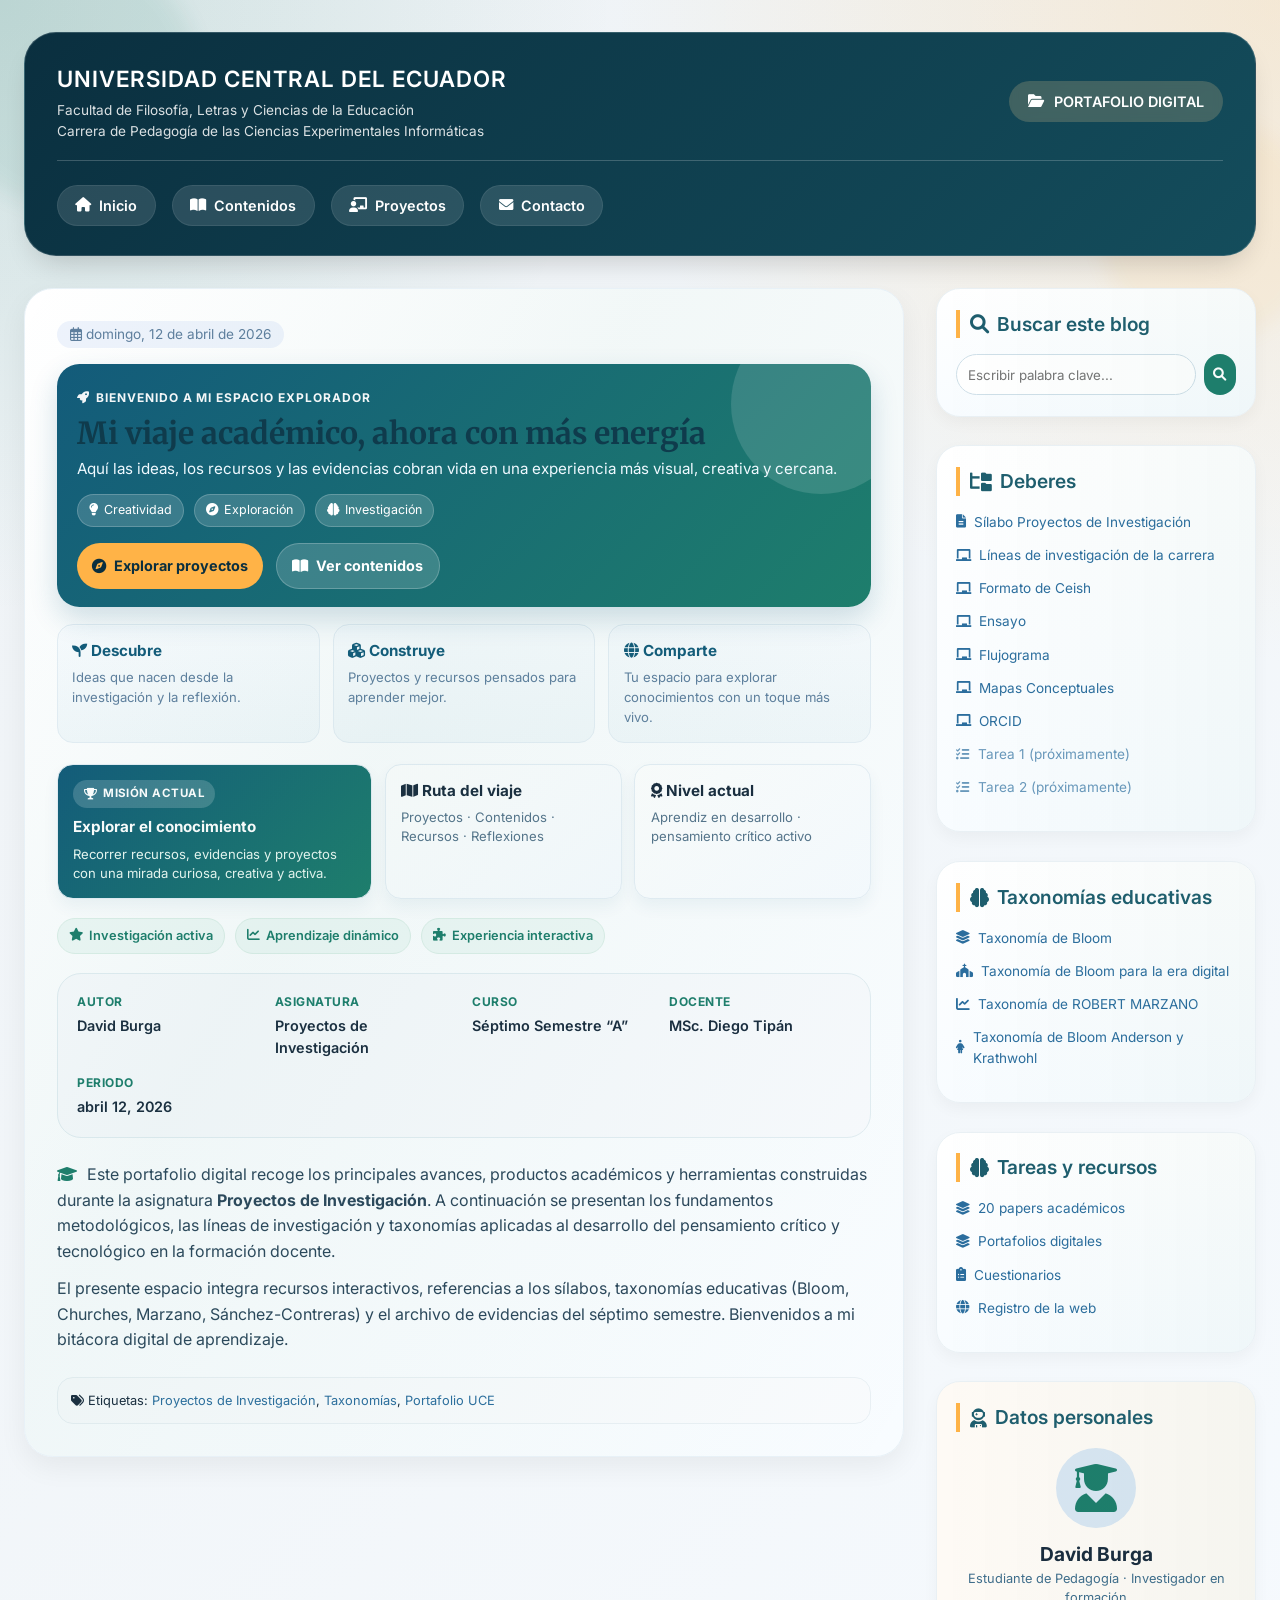
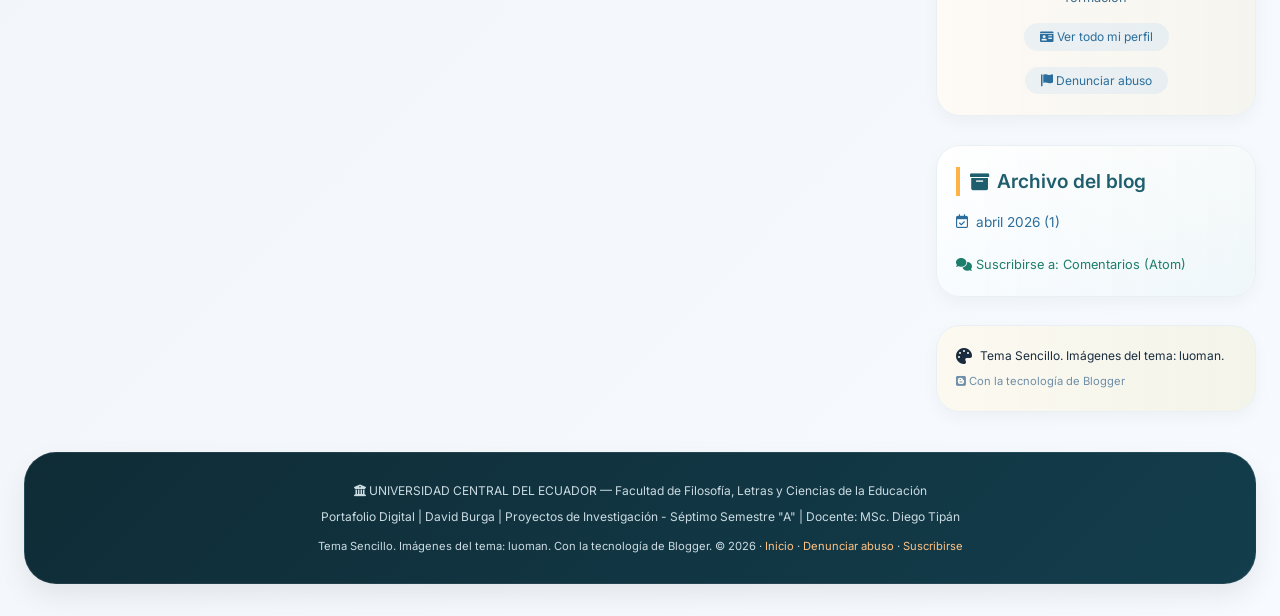
==== commit bb87889a: "cd C:\ruta\de\tu\proyecto git init git add . git commit -m "Agregar contenido de proyectos de invest" ====
--- a/index.html
+++ b/index.html
@@ -365,6 +365,13 @@
       border-radius: 1rem;
       padding: 0.9rem;
       box-shadow: inset 0 1px 0 rgba(255,255,255,0.7);
+      transition: transform 0.2s ease, box-shadow 0.2s ease, border-color 0.2s ease;
+    }
+
+    .mini-card:hover {
+      transform: translateY(-2px);
+      box-shadow: 0 10px 20px rgba(19, 91, 122, 0.08);
+      border-color: #b8ddec;
     }
 
     .mini-card h3 {
@@ -376,6 +383,55 @@
     .mini-card p {
       font-size: 0.82rem;
       color: #5f7f9e;
+    }
+
+    .quest-board {
+      display: grid;
+      grid-template-columns: 1.2fr 0.9fr 0.9fr;
+      gap: 0.8rem;
+      margin: 1rem 0 1.2rem;
+    }
+
+    .quest-card {
+      background: linear-gradient(145deg, #ffffff 0%, #f7fbff 100%);
+      border: 1px solid #e5eef5;
+      border-radius: 1rem;
+      padding: 0.95rem;
+      box-shadow: 0 8px 16px rgba(19, 91, 122, 0.06);
+    }
+
+    .quest-card.featured {
+      background: linear-gradient(135deg, #135b7a 0%, #1e7e6c 100%);
+      color: white;
+    }
+
+    .quest-card h3 {
+      font-size: 0.95rem;
+      margin-bottom: 0.35rem;
+    }
+
+    .quest-card p {
+      font-size: 0.82rem;
+      color: #56748b;
+      line-height: 1.45;
+    }
+
+    .quest-card.featured p {
+      color: #ebf9f3;
+    }
+
+    .status-pill {
+      display: inline-flex;
+      align-items: center;
+      gap: 6px;
+      padding: 0.35rem 0.65rem;
+      border-radius: 999px;
+      background: rgba(255,255,255,0.18);
+      font-size: 0.72rem;
+      font-weight: 700;
+      margin-bottom: 0.5rem;
+      text-transform: uppercase;
+      letter-spacing: 0.04em;
     }
 
     .journey-strip {
@@ -571,6 +627,9 @@
         font-size: 1rem;
       }
       .mini-grid {
+        grid-template-columns: 1fr;
+      }
+      .quest-board {
         grid-template-columns: 1fr;
       }
     }
@@ -641,6 +700,22 @@
           </div>
         </div>
 
+        <div class="quest-board">
+          <div class="quest-card featured">
+            <div class="status-pill"><i class="fas fa-trophy"></i> Misión actual</div>
+            <h3>Explorar el conocimiento</h3>
+            <p>Recorrer recursos, evidencias y proyectos con una mirada curiosa, creativa y activa.</p>
+          </div>
+          <div class="quest-card">
+            <h3><i class="fas fa-map"></i> Ruta del viaje</h3>
+            <p>Proyectos · Contenidos · Recursos · Reflexiones</p>
+          </div>
+          <div class="quest-card">
+            <h3><i class="fas fa-award"></i> Nivel actual</h3>
+            <p>Aprendiz en desarrollo · pensamiento crítico activo</p>
+          </div>
+        </div>
+
         <div class="journey-strip">
           <span class="journey-chip"><i class="fas fa-star"></i> Investigación activa</span>
           <span class="journey-chip"><i class="fas fa-chart-line"></i> Aprendizaje dinámico</span>
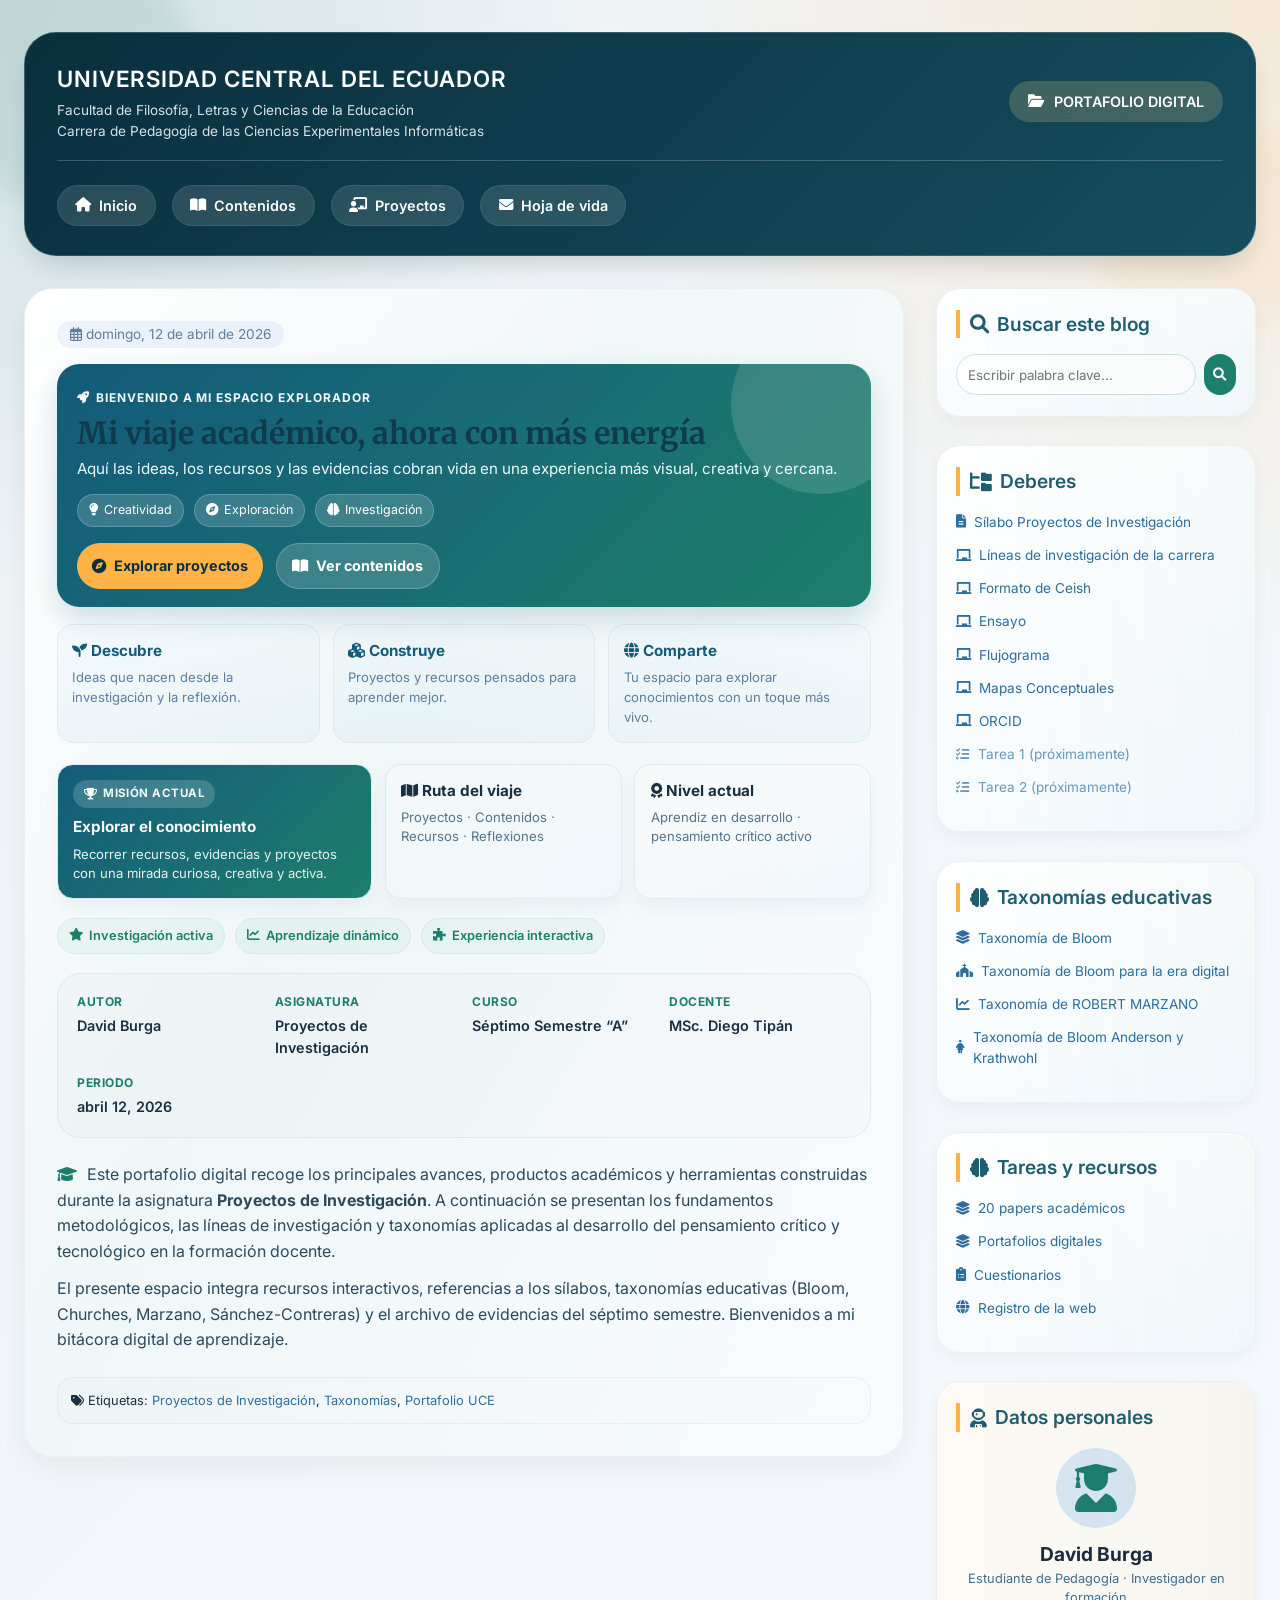
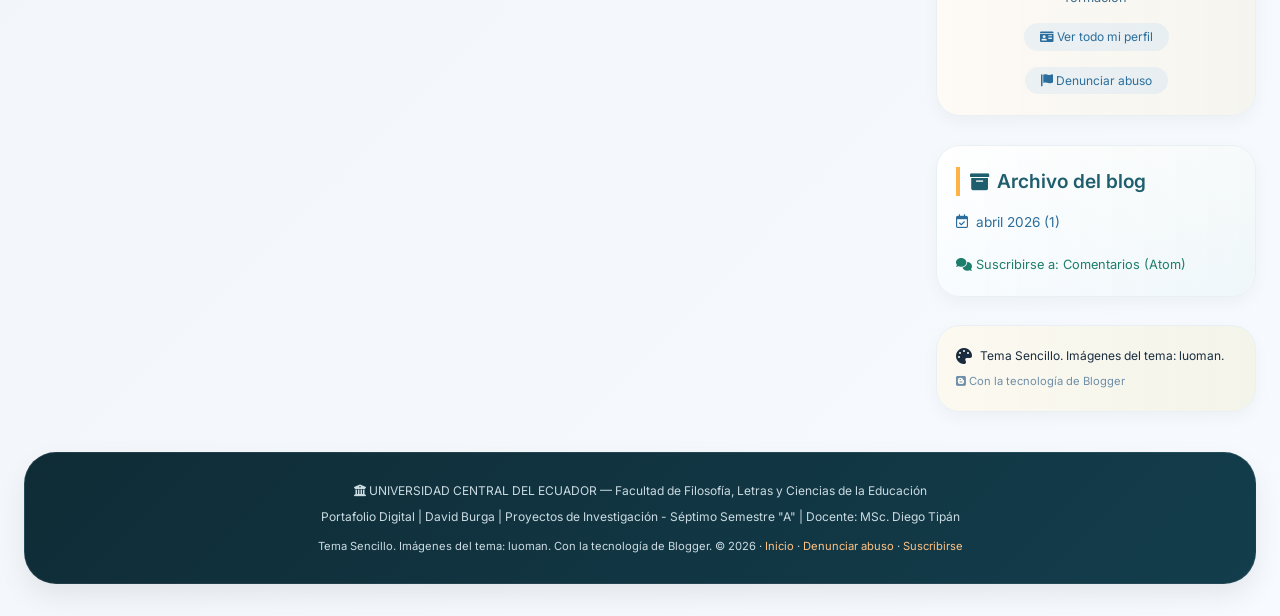
==== commit e2bf6d88: "cd C:\ruta\de\tu\proyecto git init git add . git commit -m "Agregar contenido de proyectos de invest" ====
--- a/index.html
+++ b/index.html
@@ -657,7 +657,7 @@
       <a href="https://drackgamer17.github.io/pyi/"><i class="fas fa-home"></i> Inicio</a>
       <a href="https://drackgamer17.github.io/pyi/contenidos"><i class="fas fa-book-open"></i> Contenidos</a>
       <a href="https://drackgamer17.github.io/pyi/proyecto.html"><i class="fas fa-chalkboard-user"></i> Proyectos</a>
-      <a href="https://drackgamer17.github.io/pyi/perfil"><i class="fas fa-envelope"></i> Contacto</a>
+      <a href="https://drackgamer17.github.io/pyi/perfil"><i class="fas fa-envelope"></i> Hoja de vida</a>
     </div>
   </header>
 
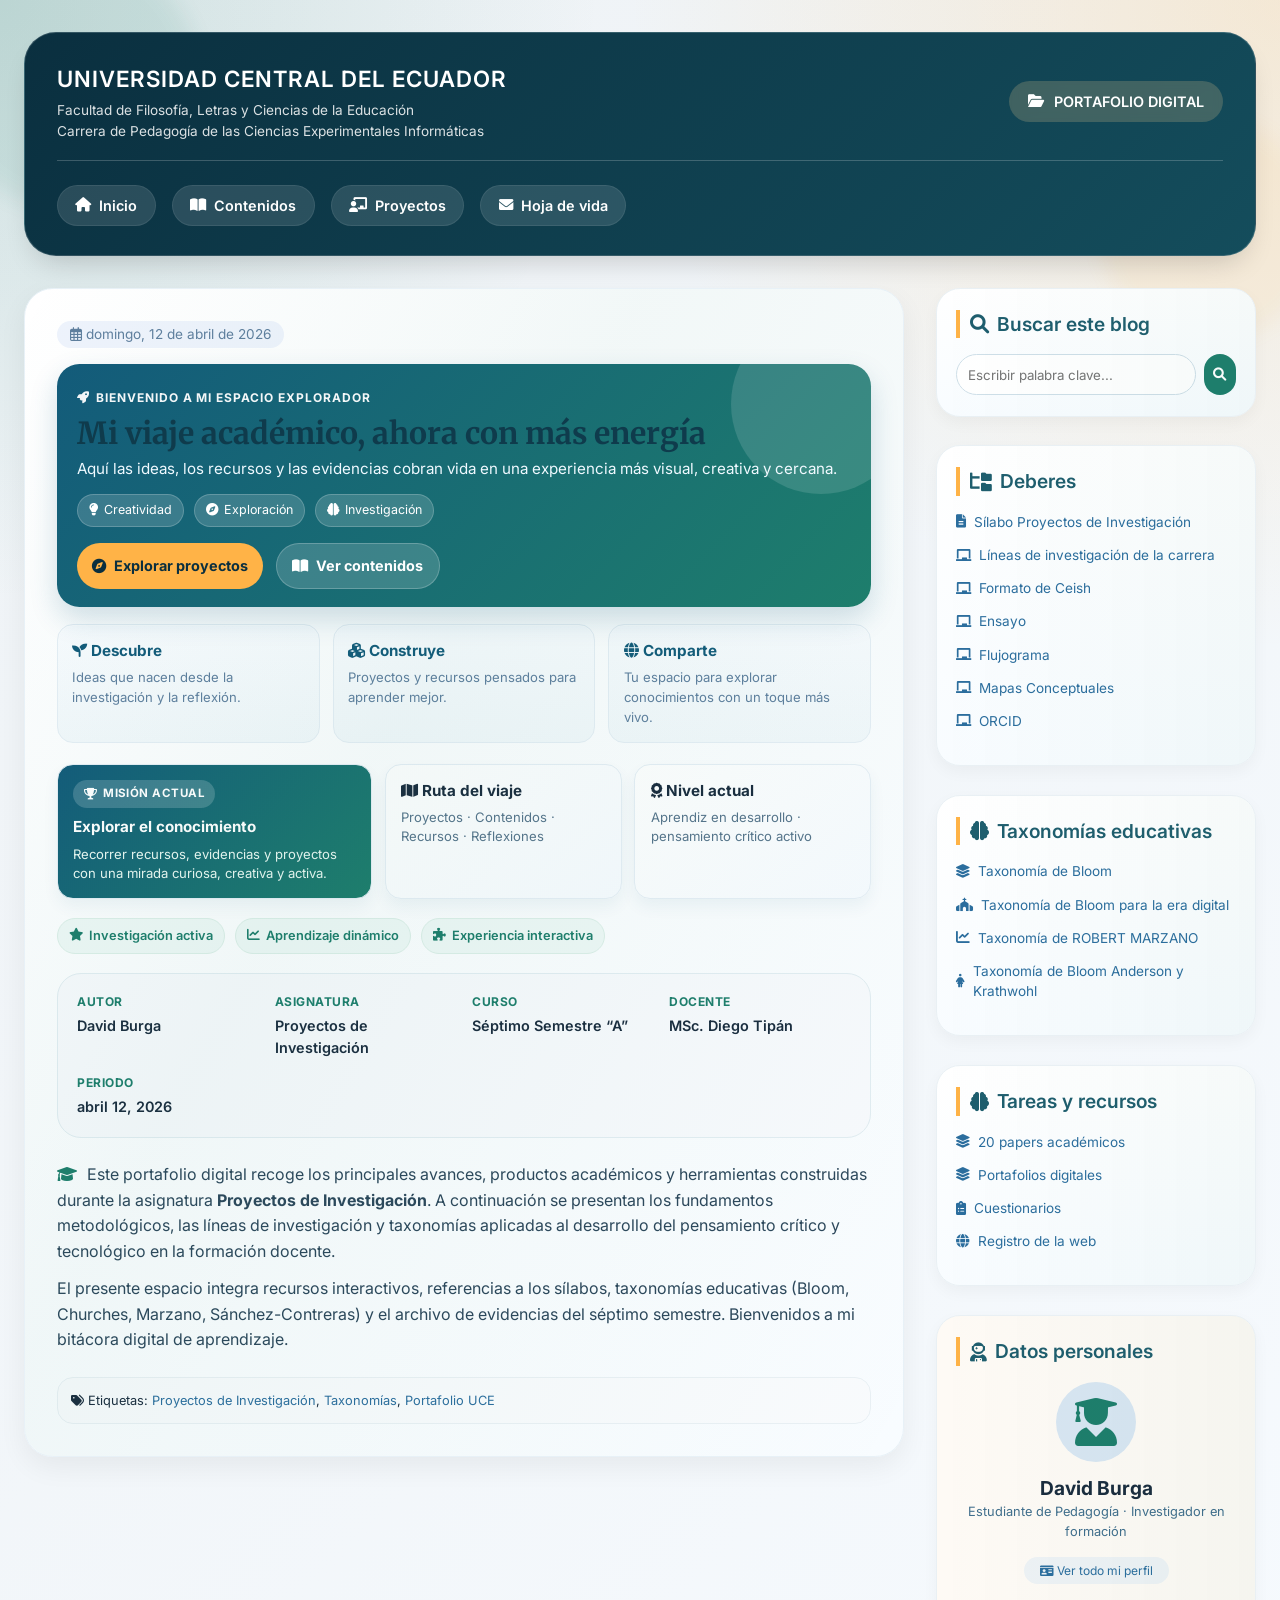
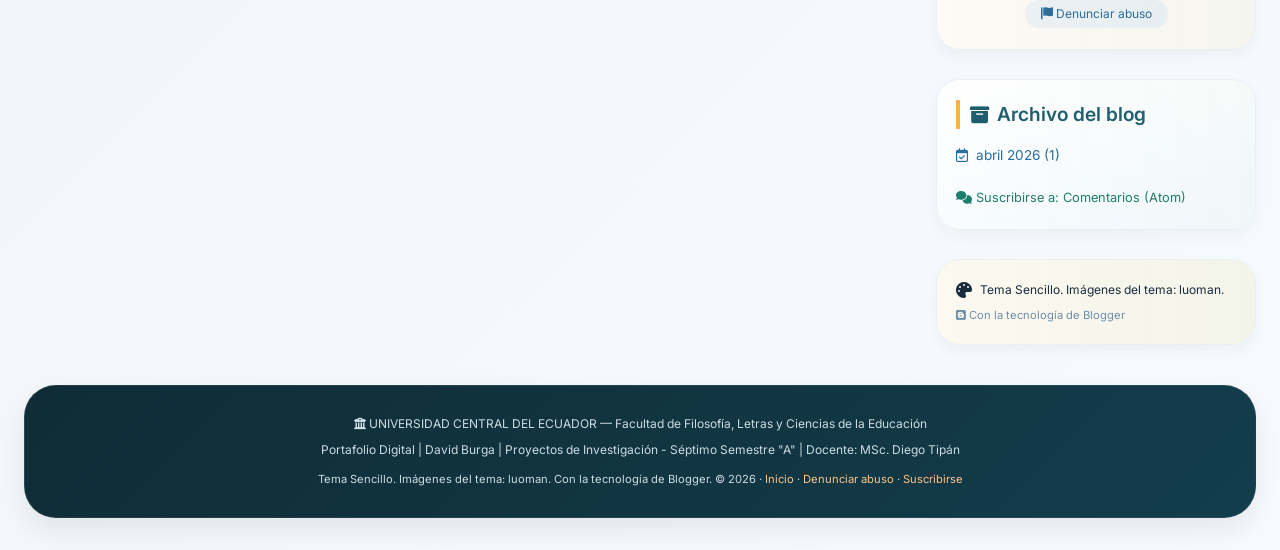
==== commit 127ab2e6: "cd C:\ruta\de\tu\proyecto git init git add . git commit -m "Agregar contenido de proyectos de invest" ====
--- a/index.html
+++ b/index.html
@@ -763,9 +763,6 @@
           <li><a href="https://canva.link/5vdg8emf0b8y3rb" target="_blank" rel="noopener"><i class="fas fa-chalkboard"></i> Flujograma</a></li>
           <li><a href="https://drive.google.com/file/d/1LzB2R9wMpWjBp9FAdtW3TW_E2rtG-DtL/view?usp=sharing" target="_blank" rel="noopener"><i class="fas fa-chalkboard"></i> Mapas Conceptuales</a></li>
           <li><a href="https://drive.google.com/file/d/14M3kUhoTo5kqGcKUm_DwA9N6jUgLoK44/view?usp=sharing" target="_blank" rel="noopener"><i class="fas fa-chalkboard"></i> ORCID</a></li>
-          <!-- elimino los links vacíos T1 y T2 que no sirven, los reemplazo con material útil -->
-          <li><a href="#" style="opacity:0.7;"><i class="fas fa-tasks"></i> Tarea 1 (próximamente)</a></li>
-          <li><a href="#" style="opacity:0.7;"><i class="fas fa-tasks"></i> Tarea 2 (próximamente)</a></li>
         </ul>
       </div>
 
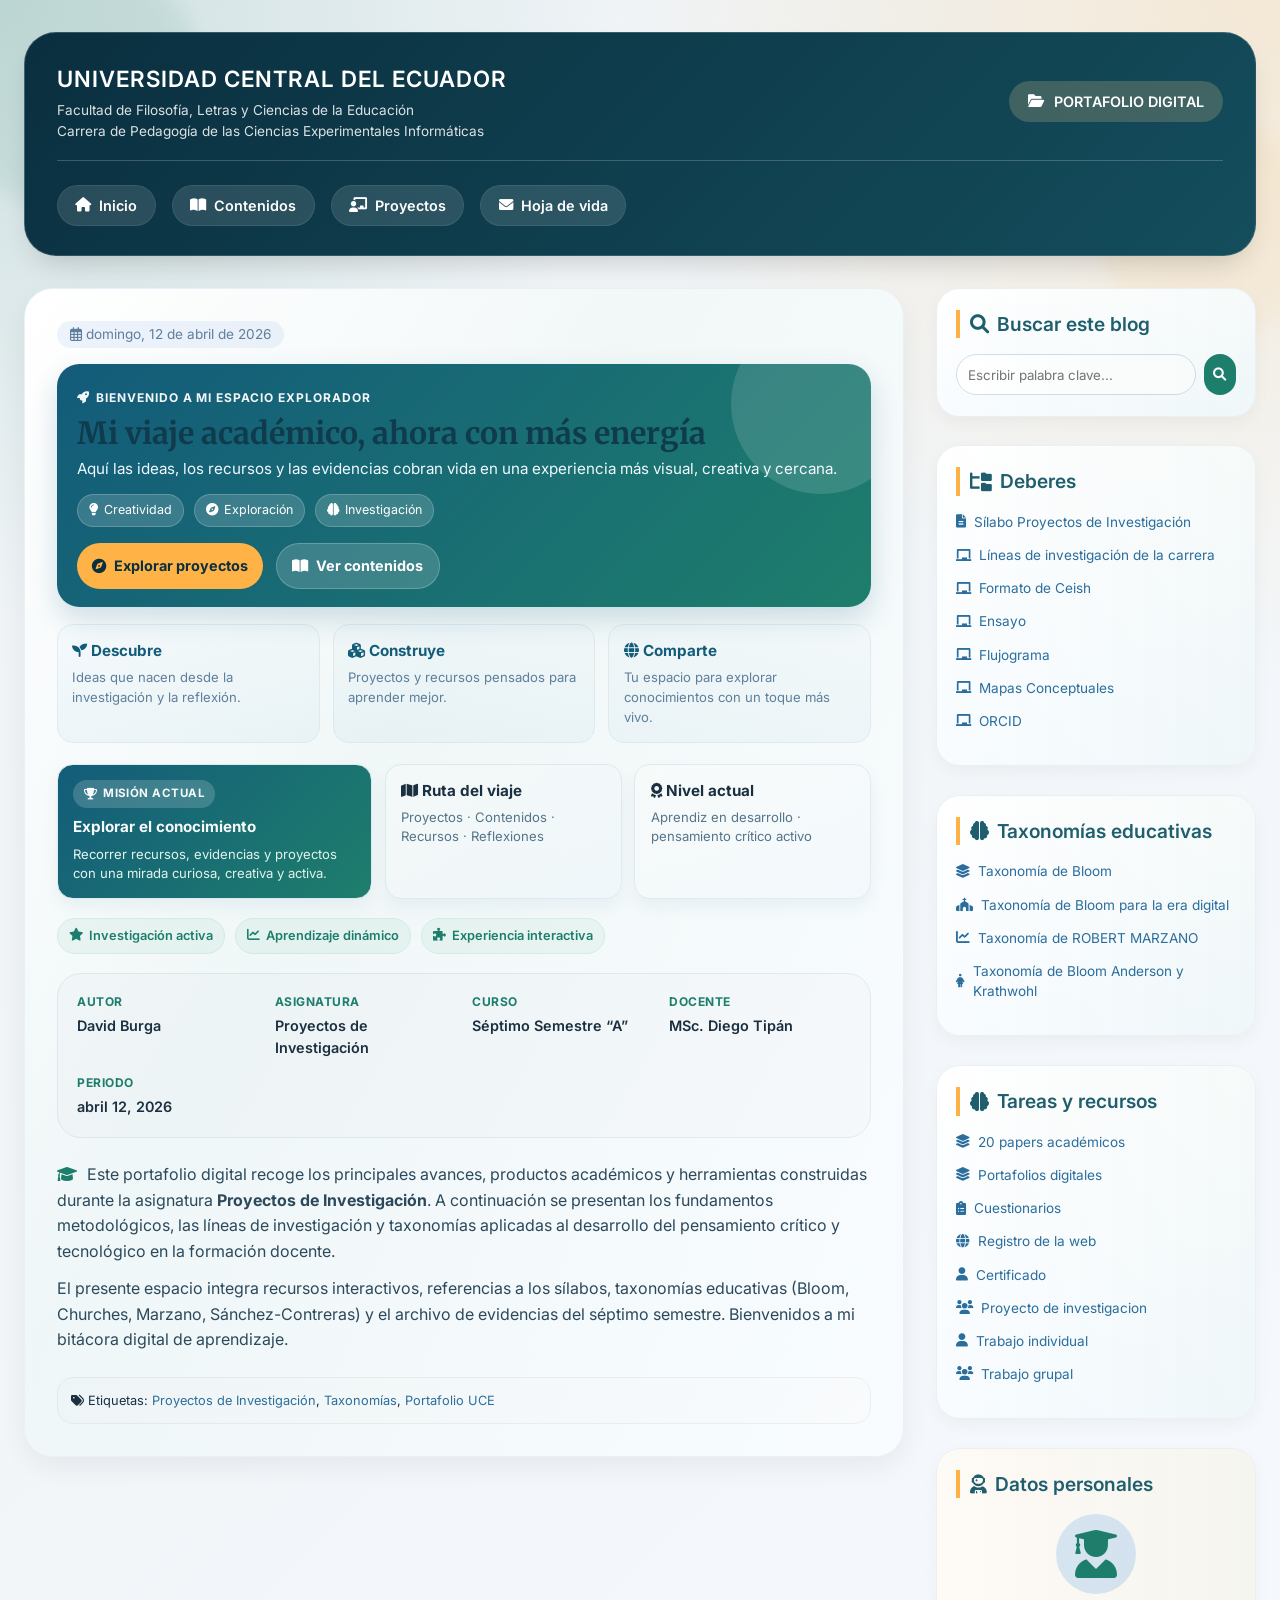
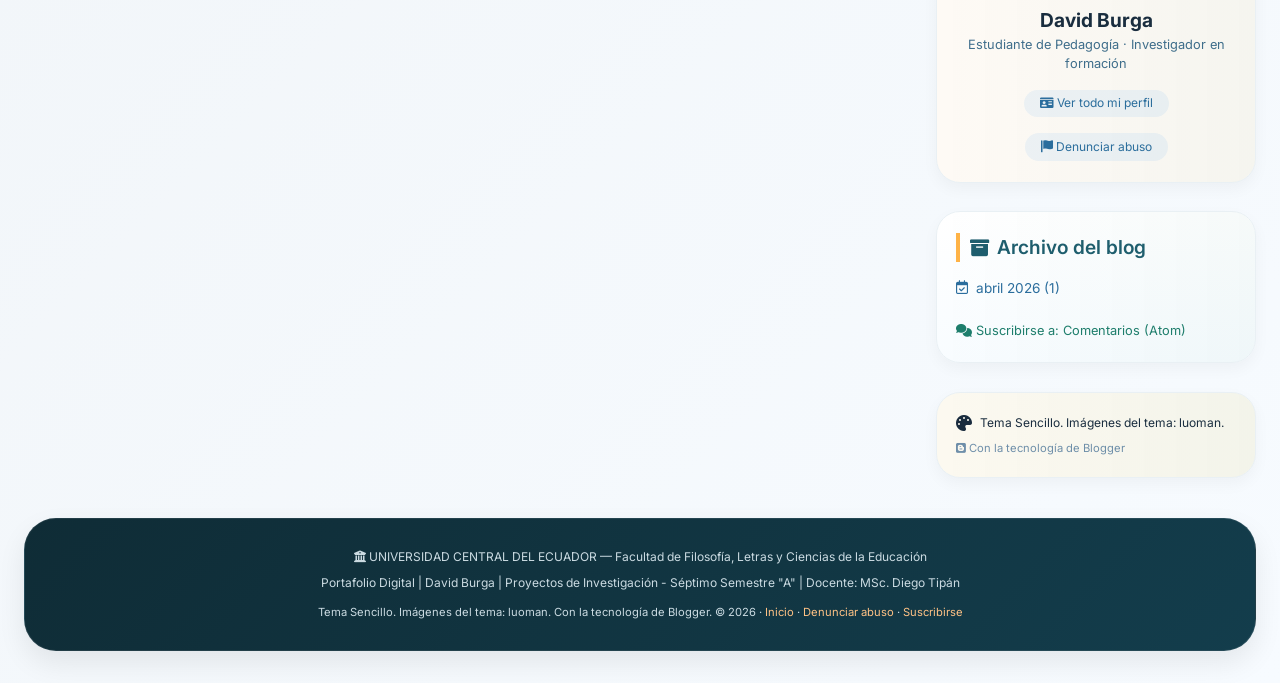
==== commit 941a49f7: "cd C:\ruta\de\tu\proyecto git init git add . git commit -m "Agregar contenido de proyectos de invest" ====
--- a/index.html
+++ b/index.html
@@ -783,6 +783,10 @@
           <li><a href="https://drackgamer17.github.io/pyi/"><i class="fas fa-layer-group"></i> Portafolios digitales</a></li>
           <li><a href="https://drive.google.com/drive/folders/1BvsRUwsj76m7owR13y7jkL30TurNZ9Bh?usp=sharing" target="_blank" rel="noopener"><i class="fas fa-clipboard-list"></i> Cuestionarios</a></li>
           <li><a href="https://drive.google.com/file/d/1LzB2R9wMpWjBp9FAdtW3TW_E2rtG-DtL/view?usp=sharing" target="_blank" rel="noopener"><i class="fas fa-globe"></i> Registro de la web</a></li>
+          <li><a href="https://drive.google.com/file/d/1vQInUquWXNdBBhGg0Nm3bz_glA4blmCH/view?usp=sharing" target="_blank" rel="noopener"><i class="fas fa-user"></i> Certificado</a></li>
+          <li><a href="https://1drv.ms/w/c/edf1631ba650a211/IQBks-k5QNMPQrapkRRsL7neAbm94ih7189TZTS-LJURU-o?e=4UCEuG" target="_blank" rel="noopener"><i class="fas fa-users"></i> Proyecto de investigacion</a></li>
+          <li><a href="https://drive.google.com/file/d/1oVX7BojB2JkPBbNEQaRjZfQm-sBgcvPe/view?usp=sharing" target="_blank" rel="noopener"><i class="fas fa-user"></i> Trabajo individual</a></li>
+          <li><a href="https://drive.google.com/file/d/1-4gsjSHMXnkXW4UsbetzrsXCBN4byRWI/view?usp=sharing" target="_blank" rel="noopener"><i class="fas fa-users"></i> Trabajo grupal</a></li>
         </ul>
       </div>
 
